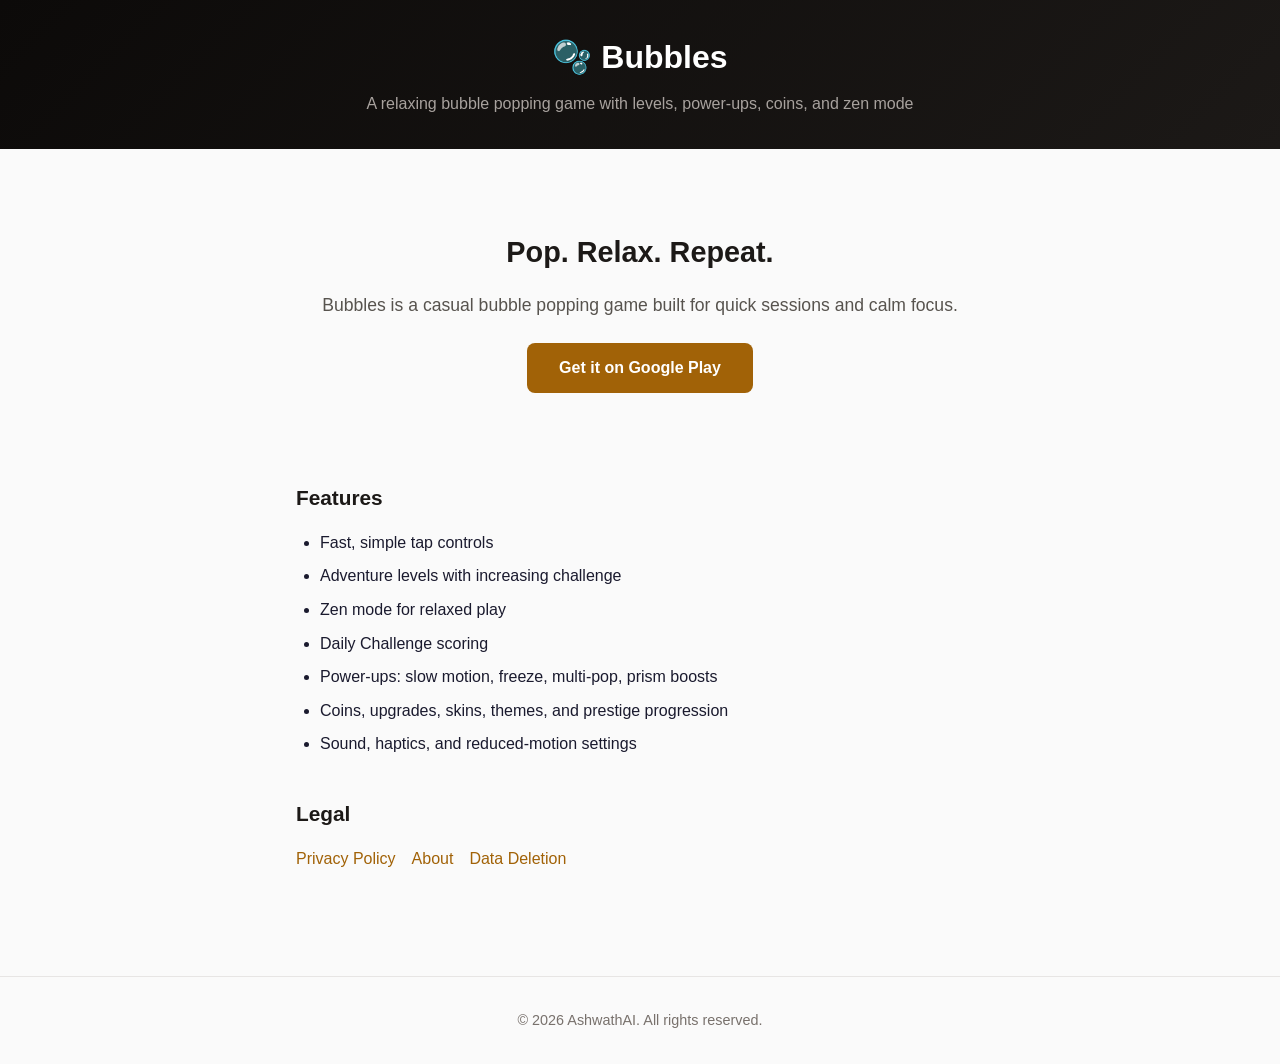
==== website/index.html @ c951eaf6 "Add repo documentation, AGENTS.md, and Play Store listing assets Move GitHub Pages website from docs" ====
<!DOCTYPE html>
<html lang="en">
<head>
  <meta charset="UTF-8">
  <meta name="viewport" content="width=device-width, initial-scale=1.0">
  <title>Bubbles - A Relaxing Bubble Popping Game</title>
  <link rel="stylesheet" href="style.css">
</head>
<body>
  <header>
    <h1>🫧 Bubbles</h1>
    <p>A relaxing bubble popping game with levels, power-ups, coins, and zen mode</p>
  </header>

  <main>
    <section class="hero">
      <h2>Pop. Relax. Repeat.</h2>
      <p>Bubbles is a casual bubble popping game built for quick sessions and calm focus.</p>
      <a href="https://play.google.com/store/apps/details?id=com.ashwathai.bubbles" class="cta">Get it on Google Play</a>
    </section>

    <section class="features">
      <h2>Features</h2>
      <ul>
        <li>Fast, simple tap controls</li>
        <li>Adventure levels with increasing challenge</li>
        <li>Zen mode for relaxed play</li>
        <li>Daily Challenge scoring</li>
        <li>Power-ups: slow motion, freeze, multi-pop, prism boosts</li>
        <li>Coins, upgrades, skins, themes, and prestige progression</li>
        <li>Sound, haptics, and reduced-motion settings</li>
      </ul>
    </section>

    <section class="links">
      <h2>Legal</h2>
      <nav>
        <a href="privacy.html">Privacy Policy</a>
        <a href="about.html">About</a>
        <a href="data-deletion.html">Data Deletion</a>
      </nav>
    </section>
  </main>

  <footer>
    <p>&copy; 2026 AshwathAI. All rights reserved.</p>
  </footer>
</body>
</html>
---- website/style.css ----
* {
  margin: 0;
  padding: 0;
  box-sizing: border-box;
}

body {
  font-family: -apple-system, BlinkMacSystemFont, 'Segoe UI', Roboto, Oxygen, Ubuntu, sans-serif;
  line-height: 1.6;
  color: #1a1a2e;
  background: #fafafa;
}

header {
  background: linear-gradient(135deg, #0C0A09, #1C1917);
  color: #fff;
  text-align: center;
  padding: 2rem 1rem;
}

header h1 {
  font-size: 2rem;
  font-weight: 700;
}

header h1 a {
  color: #fff;
  text-decoration: none;
}

header p {
  color: #a8a29e;
  margin-top: 0.5rem;
}

main {
  max-width: 720px;
  margin: 0 auto;
  padding: 2rem 1rem;
}

.hero {
  text-align: center;
  padding: 3rem 0;
}

.hero h2 {
  font-size: 1.8rem;
  margin-bottom: 1rem;
}

.hero p {
  color: #57534e;
  font-size: 1.1rem;
  margin-bottom: 1.5rem;
}

.cta {
  display: inline-block;
  background: #A16207;
  color: #fff;
  padding: 0.75rem 2rem;
  border-radius: 8px;
  text-decoration: none;
  font-weight: 600;
  transition: background 0.2s;
}

.cta:hover {
  background: #CA8A04;
}

section {
  margin-bottom: 2.5rem;
}

section h2 {
  font-size: 1.3rem;
  margin-bottom: 1rem;
  color: #1C1917;
}

ul, ol {
  padding-left: 1.5rem;
}

li {
  margin-bottom: 0.5rem;
}

.links nav {
  display: flex;
  gap: 1rem;
  flex-wrap: wrap;
}

.links nav a {
  color: #A16207;
  text-decoration: none;
  font-weight: 500;
}

.links nav a:hover {
  text-decoration: underline;
}

/* Legal pages */
.legal h1 {
  margin-bottom: 1rem;
}

.legal h2 {
  margin-top: 2rem;
  margin-bottom: 0.5rem;
}

.legal p, .legal li {
  margin-bottom: 0.75rem;
}

.legal a {
  color: #A16207;
}

.footer-nav {
  margin-top: 3rem;
  padding-top: 1.5rem;
  border-top: 1px solid #e7e5e4;
  display: flex;
  gap: 1.5rem;
  flex-wrap: wrap;
}

.footer-nav a {
  color: #A16207;
  text-decoration: none;
  font-weight: 500;
}

.footer-nav a:hover {
  text-decoration: underline;
}

footer {
  text-align: center;
  padding: 2rem 1rem;
  color: #78716c;
  font-size: 0.9rem;
  border-top: 1px solid #e7e5e4;
  margin-top: 2rem;
}

@media (max-width: 600px) {
  header h1 {
    font-size: 1.5rem;
  }
  .hero h2 {
    font-size: 1.4rem;
  }
}
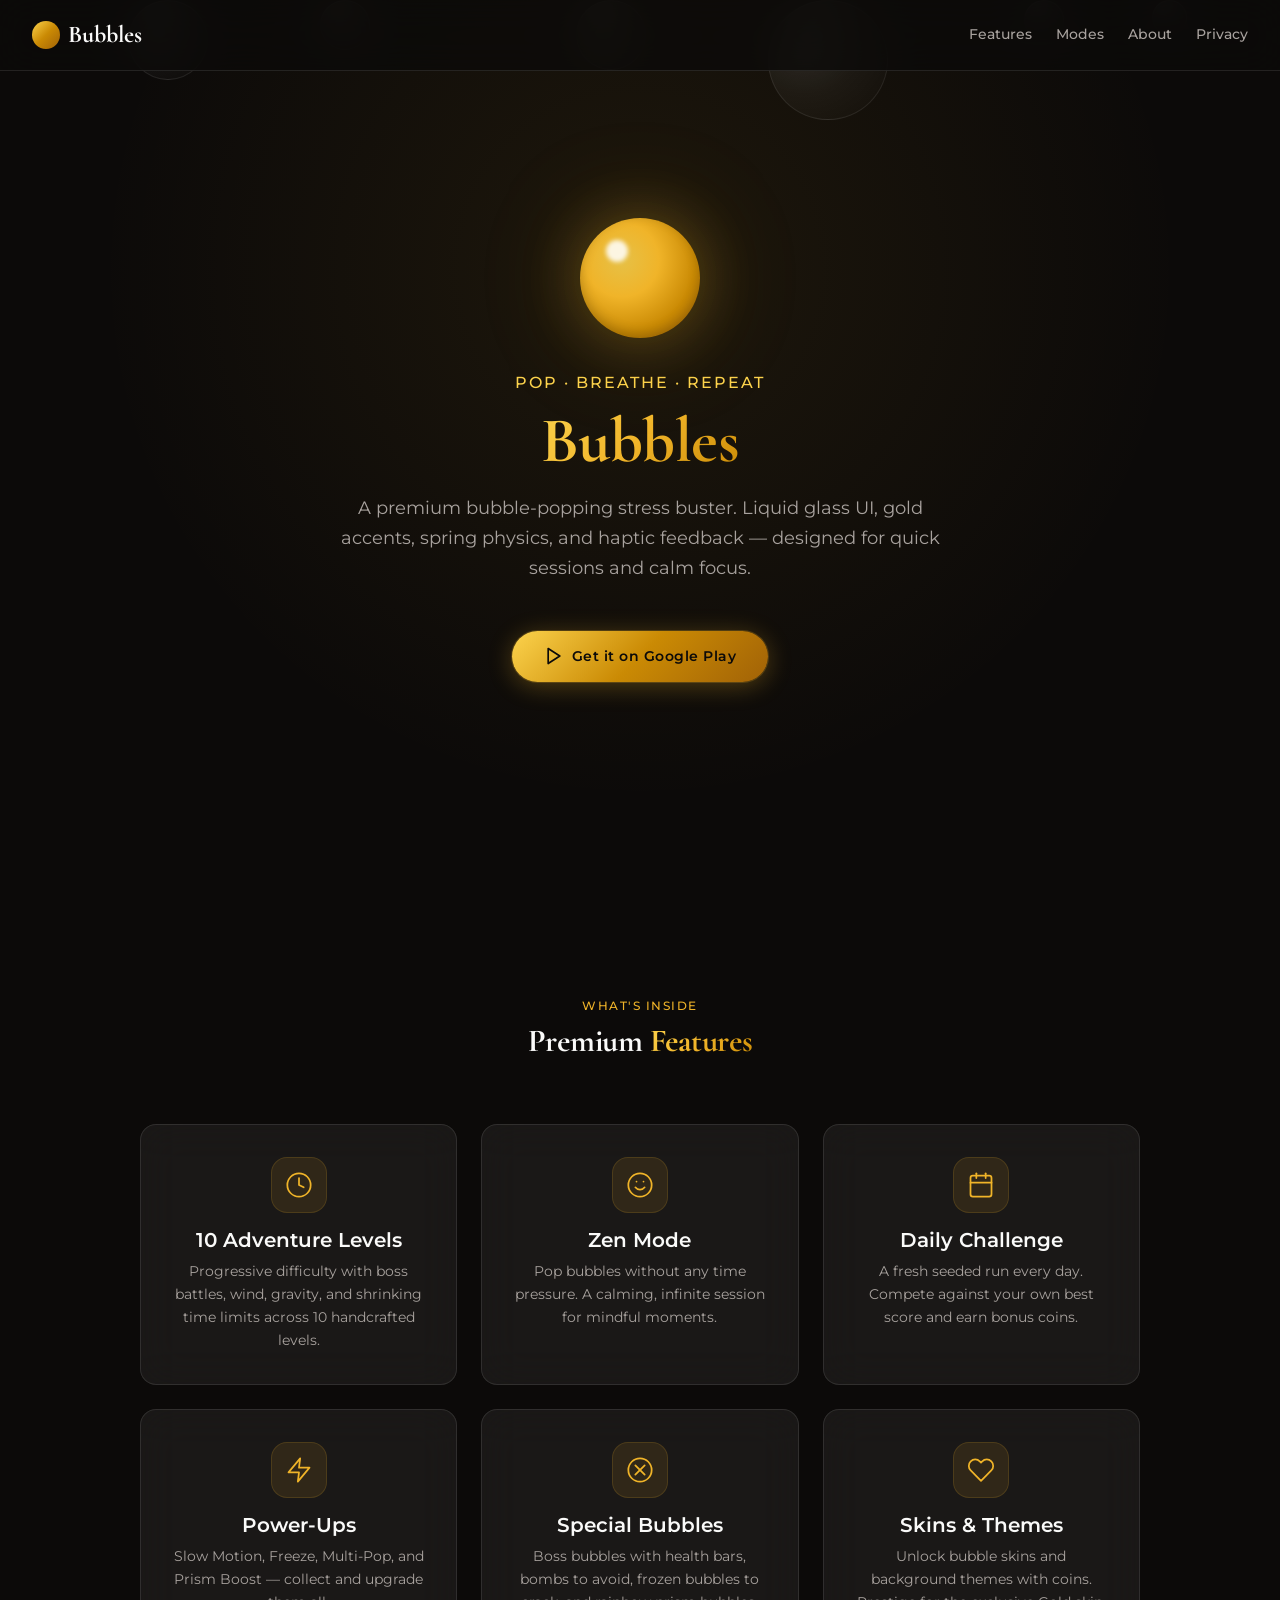
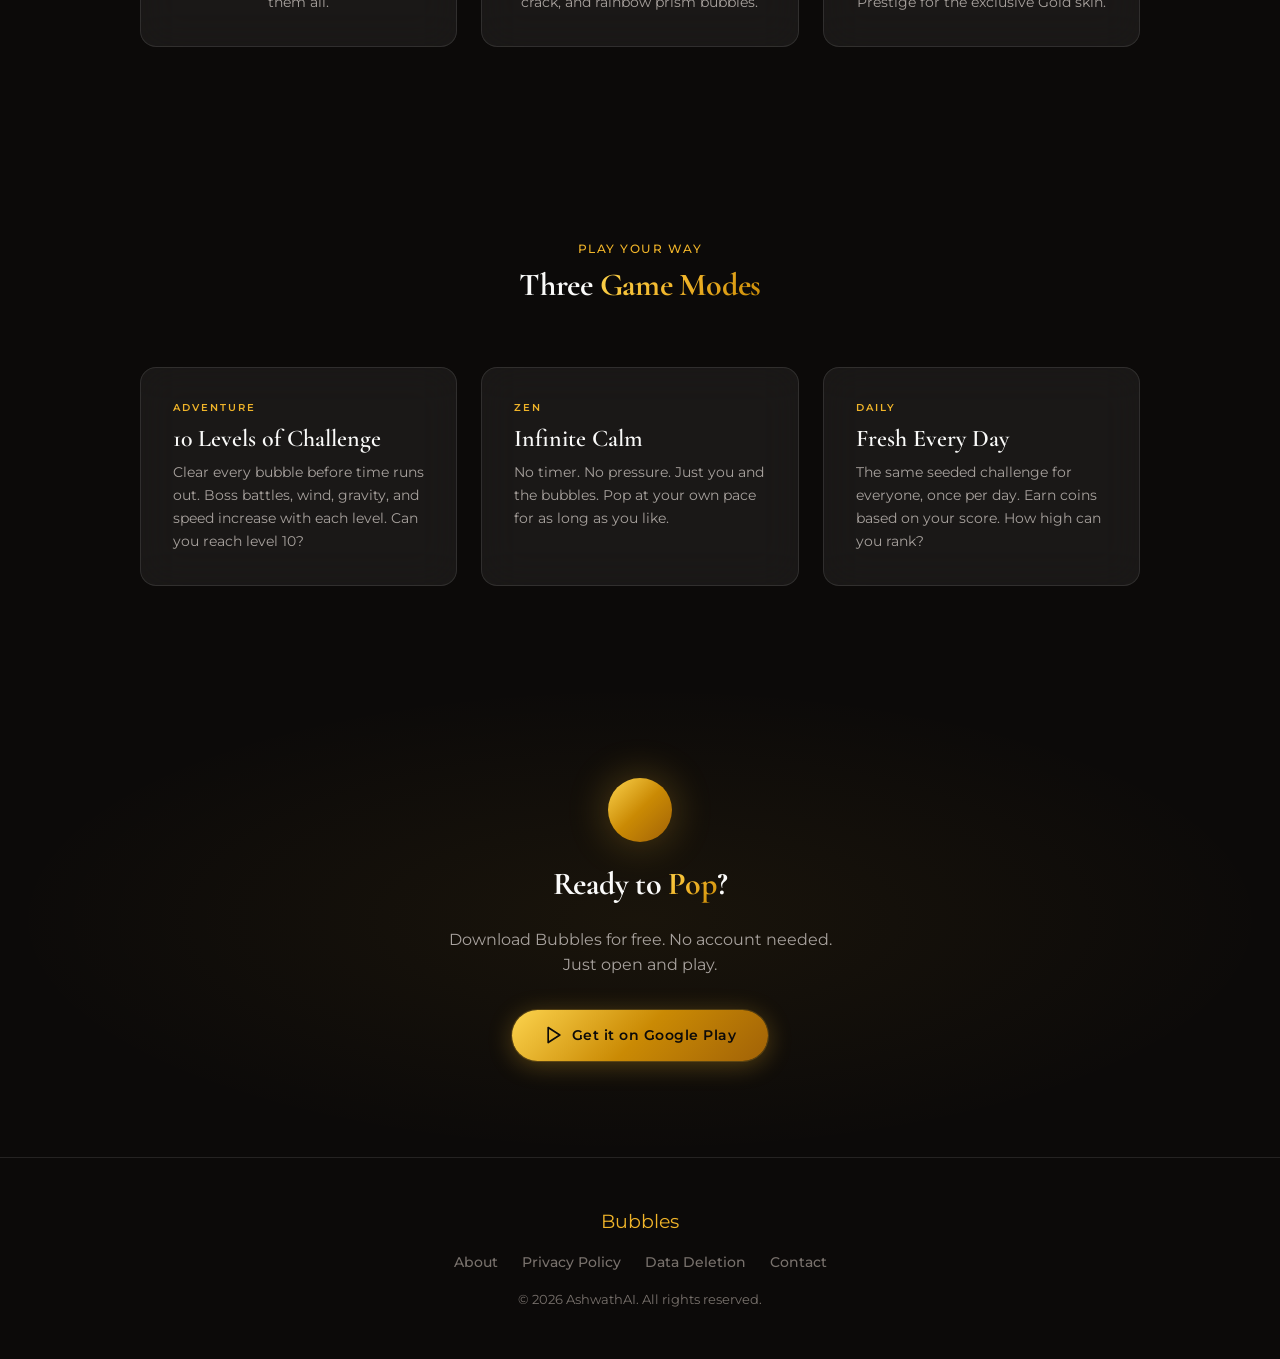
==== commit 5471db73: "LevelPlay ad system + Midnight Glass website redesign Add full Unity LevelPlay monetization (rewarde" ====
--- a/website/index.html
+++ b/website/index.html
@@ -3,47 +3,174 @@
 <head>
   <meta charset="UTF-8">
   <meta name="viewport" content="width=device-width, initial-scale=1.0">
-  <title>Bubbles - A Relaxing Bubble Popping Game</title>
+  <title>Bubbles — A Luxury Bubble Popping Game</title>
+  <meta name="description" content="Pop, breathe, repeat. A premium bubble-popping stress buster with glass UI, gold accents, and zen gameplay.">
+  <link rel="preconnect" href="https://fonts.googleapis.com">
+  <link rel="preconnect" href="https://fonts.gstatic.com" crossorigin>
+  <link href="https://fonts.googleapis.com/css2?family=Cormorant+Garamond:wght@600;700&family=Montserrat:wght@400;500;600;700&display=swap" rel="stylesheet">
   <link rel="stylesheet" href="style.css">
 </head>
 <body>
-  <header>
-    <h1>🫧 Bubbles</h1>
-    <p>A relaxing bubble popping game with levels, power-ups, coins, and zen mode</p>
+
+  <!-- Header -->
+  <header class="site-header">
+    <a href="index.html" class="logo">
+      <span class="orb"></span>
+      <span>Bubbles</span>
+    </a>
+    <nav>
+      <a href="#features">Features</a>
+      <a href="#modes">Modes</a>
+      <a href="about.html">About</a>
+      <a href="privacy.html">Privacy</a>
+    </nav>
   </header>
 
-  <main>
-    <section class="hero">
-      <h2>Pop. Relax. Repeat.</h2>
-      <p>Bubbles is a casual bubble popping game built for quick sessions and calm focus.</p>
-      <a href="https://play.google.com/store/apps/details?id=com.ashwathai.bubbles" class="cta">Get it on Google Play</a>
-    </section>
+  <!-- Hero -->
+  <section class="hero">
+    <div class="floating-bubbles">
+      <div class="floating-bubble"></div>
+      <div class="floating-bubble"></div>
+      <div class="floating-bubble"></div>
+      <div class="floating-bubble"></div>
+      <div class="floating-bubble"></div>
+      <div class="floating-bubble"></div>
+    </div>
+    <div class="hero-content">
+      <div class="orb-large"></div>
+      <p class="subtitle">Pop · Breathe · Repeat</p>
+      <h1><span class="gold-text">Bubbles</span></h1>
+      <p class="tagline">A premium bubble-popping stress buster. Liquid glass UI, gold accents, spring physics, and haptic feedback — designed for quick sessions and calm focus.</p>
+      <a href="https://play.google.com/store/apps/details?id=com.ashwathai.bubbles" class="btn btn-gold">
+        <svg width="20" height="20" viewBox="0 0 24 24" fill="none" stroke="currentColor" stroke-width="2" stroke-linecap="round" stroke-linejoin="round"><polygon points="5 3 19 12 5 21 5 3"/></svg>
+        Get it on Google Play
+      </a>
+    </div>
+  </section>
 
-    <section class="features">
-      <h2>Features</h2>
-      <ul>
-        <li>Fast, simple tap controls</li>
-        <li>Adventure levels with increasing challenge</li>
-        <li>Zen mode for relaxed play</li>
-        <li>Daily Challenge scoring</li>
-        <li>Power-ups: slow motion, freeze, multi-pop, prism boosts</li>
-        <li>Coins, upgrades, skins, themes, and prestige progression</li>
-        <li>Sound, haptics, and reduced-motion settings</li>
-      </ul>
-    </section>
+  <!-- Features -->
+  <section class="section" id="features">
+    <div class="section-inner">
+      <div class="section-header reveal">
+        <span class="label">What's Inside</span>
+        <h2>Premium <span class="gold-text">Features</span></h2>
+      </div>
+      <div class="feature-grid">
+        <div class="feature-card glass reveal reveal-delay-1">
+          <div class="feature-icon">
+            <svg viewBox="0 0 24 24"><circle cx="12" cy="12" r="10"/><polyline points="12 6 12 12 16 14"/></svg>
+          </div>
+          <h3>10 Adventure Levels</h3>
+          <p>Progressive difficulty with boss battles, wind, gravity, and shrinking time limits across 10 handcrafted levels.</p>
+        </div>
+        <div class="feature-card glass reveal reveal-delay-2">
+          <div class="feature-icon">
+            <svg viewBox="0 0 24 24"><path d="M12 2C6.48 2 2 6.48 2 12s4.48 10 10 10 10-4.48 10-10S17.52 2 12 2z"/><path d="M8 14s1.5 2 4 2 4-2 4-2"/><line x1="9" y1="9" x2="9.01" y2="9"/><line x1="15" y1="9" x2="15.01" y2="9"/></svg>
+          </div>
+          <h3>Zen Mode</h3>
+          <p>Pop bubbles without any time pressure. A calming, infinite session for mindful moments.</p>
+        </div>
+        <div class="feature-card glass reveal reveal-delay-3">
+          <div class="feature-icon">
+            <svg viewBox="0 0 24 24"><rect x="3" y="4" width="18" height="18" rx="2" ry="2"/><line x1="16" y1="2" x2="16" y2="6"/><line x1="8" y1="2" x2="8" y2="6"/><line x1="3" y1="10" x2="21" y2="10"/></svg>
+          </div>
+          <h3>Daily Challenge</h3>
+          <p>A fresh seeded run every day. Compete against your own best score and earn bonus coins.</p>
+        </div>
+        <div class="feature-card glass reveal reveal-delay-1">
+          <div class="feature-icon">
+            <svg viewBox="0 0 24 24"><polygon points="13 2 3 14 12 14 11 22 21 10 12 10 13 2"/></svg>
+          </div>
+          <h3>Power-Ups</h3>
+          <p>Slow Motion, Freeze, Multi-Pop, and Prism Boost — collect and upgrade them all.</p>
+        </div>
+        <div class="feature-card glass reveal reveal-delay-2">
+          <div class="feature-icon">
+            <svg viewBox="0 0 24 24"><circle cx="12" cy="12" r="10"/><path d="M16 8l-8 8"/><path d="M8 8l8 8"/></svg>
+          </div>
+          <h3>Special Bubbles</h3>
+          <p>Boss bubbles with health bars, bombs to avoid, frozen bubbles to crack, and rainbow prism bubbles.</p>
+        </div>
+        <div class="feature-card glass reveal reveal-delay-3">
+          <div class="feature-icon">
+            <svg viewBox="0 0 24 24"><path d="M20.84 4.61a5.5 5.5 0 0 0-7.78 0L12 5.67l-1.06-1.06a5.5 5.5 0 0 0-7.78 7.78l1.06 1.06L12 21.23l7.78-7.78 1.06-1.06a5.5 5.5 0 0 0 0-7.78z"/></svg>
+          </div>
+          <h3>Skins & Themes</h3>
+          <p>Unlock bubble skins and background themes with coins. Prestige for the exclusive Gold skin.</p>
+        </div>
+      </div>
+    </div>
+  </section>
 
-    <section class="links">
-      <h2>Legal</h2>
-      <nav>
+  <!-- Game Modes -->
+  <section class="section" id="modes">
+    <div class="section-inner">
+      <div class="section-header reveal">
+        <span class="label">Play Your Way</span>
+        <h2>Three <span class="gold-text">Game Modes</span></h2>
+      </div>
+      <div class="modes-grid">
+        <div class="mode-card glass reveal reveal-delay-1">
+          <div class="mode-label">Adventure</div>
+          <h3>10 Levels of Challenge</h3>
+          <p>Clear every bubble before time runs out. Boss battles, wind, gravity, and speed increase with each level. Can you reach level 10?</p>
+        </div>
+        <div class="mode-card glass reveal reveal-delay-2">
+          <div class="mode-label">Zen</div>
+          <h3>Infinite Calm</h3>
+          <p>No timer. No pressure. Just you and the bubbles. Pop at your own pace for as long as you like.</p>
+        </div>
+        <div class="mode-card glass reveal reveal-delay-3">
+          <div class="mode-label">Daily</div>
+          <h3>Fresh Every Day</h3>
+          <p>The same seeded challenge for everyone, once per day. Earn coins based on your score. How high can you rank?</p>
+        </div>
+      </div>
+    </div>
+  </section>
+
+  <!-- CTA -->
+  <section class="cta-section">
+    <div class="section-inner reveal">
+      <div class="orb-small"></div>
+      <h2>Ready to <span class="gold-text">Pop</span>?</h2>
+      <p style="margin: 0 auto var(--space-xl); max-width: 420px;">Download Bubbles for free. No account needed. Just open and play.</p>
+      <a href="https://play.google.com/store/apps/details?id=com.ashwathai.bubbles" class="btn btn-gold">
+        <svg width="20" height="20" viewBox="0 0 24 24" fill="none" stroke="currentColor" stroke-width="2" stroke-linecap="round" stroke-linejoin="round"><polygon points="5 3 19 12 5 21 5 3"/></svg>
+        Get it on Google Play
+      </a>
+    </div>
+  </section>
+
+  <!-- Footer -->
+  <footer class="site-footer">
+    <div class="footer-inner">
+      <a href="index.html" class="logo" style="font-size: 1.2rem;">
+        <span class="orb" style="width: 20px; height: 20px;"></span>
+        <span>Bubbles</span>
+      </a>
+      <div class="footer-links">
+        <a href="about.html">About</a>
         <a href="privacy.html">Privacy Policy</a>
-        <a href="about.html">About</a>
         <a href="data-deletion.html">Data Deletion</a>
-      </nav>
-    </section>
-  </main>
+        <a href="mailto:ashwathai.dev@gmail.com">Contact</a>
+      </div>
+      <p class="footer-copy">&copy; 2026 AshwathAI. All rights reserved.</p>
+    </div>
+  </footer>
 
-  <footer>
-    <p>&copy; 2026 AshwathAI. All rights reserved.</p>
-  </footer>
+  <!-- Scroll Reveal Script -->
+  <script>
+    const observer = new IntersectionObserver((entries) => {
+      entries.forEach(entry => {
+        if (entry.isIntersecting) {
+          entry.target.classList.add('visible');
+        }
+      });
+    }, { threshold: 0.1, rootMargin: '0px 0px -40px 0px' });
+
+    document.querySelectorAll('.reveal').forEach(el => observer.observe(el));
+  </script>
+
 </body>
 </html>
--- a/website/style.css
+++ b/website/style.css
@@ -1,160 +1,849 @@
-* {
+/* ═══════════════════════════════════════════════════════
+   Bubbles — "Midnight Glass" Design System
+   Matches the app's luxury aesthetic exactly.
+   ═══════════════════════════════════════════════════════ */
+
+/* ── Design Tokens ── */
+:root {
+  /* Ink (Dark) */
+  --ink-950: #0C0A09;
+  --ink-900: #1C1917;
+  --ink-800: #292524;
+  --ink-700: #44403C;
+  --ink-600: #57534E;
+
+  /* Gold */
+  --gold-600: #A16207;
+  --gold-500: #CA8A04;
+  --gold-400: #F0B429;
+  --gold-300: #FCD34D;
+
+  /* Paper (Light) */
+  --paper-50: #FAFAF9;
+  --paper-100: #F5F5F4;
+  --paper-200: #E7E5E4;
+
+  /* Glass */
+  --glass-fill: rgba(255, 255, 255, 0.06);
+  --glass-fill-hover: rgba(255, 255, 255, 0.10);
+  --glass-border: rgba(255, 255, 255, 0.10);
+  --glass-border-hover: rgba(255, 255, 255, 0.18);
+  --glass-highlight: rgba(255, 255, 255, 0.08);
+
+  /* Text */
+  --text-primary: #FAFAF9;
+  --text-secondary: #A8A29E;
+  --text-muted: #78716C;
+
+  /* Semantic */
+  --destructive: #DC2626;
+  --success: #16A34A;
+
+  /* Gradients */
+  --gold-gradient: linear-gradient(135deg, var(--gold-300), var(--gold-500), var(--gold-600));
+  --gold-gradient-text: linear-gradient(135deg, var(--gold-300), var(--gold-400), var(--gold-500));
+  --bg-gradient: linear-gradient(180deg, var(--ink-950) 0%, var(--ink-900) 50%, var(--ink-950) 100%);
+  --hero-gradient: radial-gradient(ellipse at 50% 30%, rgba(240, 180, 41, 0.08) 0%, transparent 60%);
+
+  /* Spacing */
+  --space-xs: 4px;
+  --space-sm: 8px;
+  --space-md: 16px;
+  --space-lg: 24px;
+  --space-xl: 32px;
+  --space-2xl: 48px;
+  --space-3xl: 64px;
+  --space-4xl: 96px;
+
+  /* Radius */
+  --radius-sm: 8px;
+  --radius-md: 16px;
+  --radius-lg: 24px;
+  --radius-xl: 32px;
+  --radius-pill: 999px;
+
+  /* Typography */
+  --font-display: 'Cormorant Garamond', 'Georgia', serif;
+  --font-body: 'Montserrat', -apple-system, BlinkMacSystemFont, 'Segoe UI', sans-serif;
+
+  /* Transitions */
+  --ease-out: cubic-bezier(0.16, 1, 0.3, 1);
+  --ease-spring: cubic-bezier(0.34, 1.56, 0.64, 1);
+  --duration-fast: 150ms;
+  --duration-normal: 300ms;
+  --duration-slow: 500ms;
+}
+
+/* ── Reset & Base ── */
+*, *::before, *::after {
   margin: 0;
   padding: 0;
   box-sizing: border-box;
 }
 
+html {
+  scroll-behavior: smooth;
+  -webkit-font-smoothing: antialiased;
+  -moz-osx-font-smoothing: grayscale;
+}
+
 body {
-  font-family: -apple-system, BlinkMacSystemFont, 'Segoe UI', Roboto, Oxygen, Ubuntu, sans-serif;
+  font-family: var(--font-body);
+  font-weight: 400;
+  font-size: 16px;
   line-height: 1.6;
-  color: #1a1a2e;
-  background: #fafafa;
-}
-
-header {
-  background: linear-gradient(135deg, #0C0A09, #1C1917);
-  color: #fff;
+  color: var(--text-primary);
+  background: var(--ink-950);
+  min-height: 100vh;
+  overflow-x: hidden;
+}
+
+a {
+  color: var(--gold-400);
+  text-decoration: none;
+  transition: color var(--duration-fast) var(--ease-out);
+}
+
+a:hover {
+  color: var(--gold-300);
+}
+
+img {
+  max-width: 100%;
+  height: auto;
+}
+
+/* ── Typography ── */
+h1, h2, h3, h4 {
+  font-family: var(--font-display);
+  font-weight: 700;
+  line-height: 1.15;
+  color: var(--text-primary);
+}
+
+h1 {
+  font-size: clamp(2.5rem, 6vw, 4rem);
+  letter-spacing: -0.5px;
+}
+
+h2 {
+  font-size: clamp(1.5rem, 3vw, 2rem);
+  letter-spacing: -0.25px;
+  margin-bottom: var(--space-lg);
+}
+
+h3 {
+  font-size: 1.25rem;
+  font-family: var(--font-body);
+  font-weight: 600;
+  margin-bottom: var(--space-sm);
+}
+
+p {
+  color: var(--text-secondary);
+  max-width: 65ch;
+}
+
+.label {
+  font-family: var(--font-body);
+  font-size: 0.75rem;
+  font-weight: 500;
+  letter-spacing: 1.5px;
+  text-transform: uppercase;
+  color: var(--gold-400);
+}
+
+/* ── Gold Gradient Text ── */
+.gold-text {
+  background: var(--gold-gradient-text);
+  -webkit-background-clip: text;
+  -webkit-text-fill-color: transparent;
+  background-clip: text;
+}
+
+/* ── Glass Card ── */
+.glass {
+  background: var(--glass-fill);
+  backdrop-filter: blur(20px);
+  -webkit-backdrop-filter: blur(20px);
+  border: 1px solid var(--glass-border);
+  border-radius: var(--radius-md);
+  transition: all var(--duration-normal) var(--ease-out);
+}
+
+.glass:hover {
+  background: var(--glass-fill-hover);
+  border-color: var(--glass-border-hover);
+}
+
+.glass-strong {
+  background: rgba(255, 255, 255, 0.08);
+  backdrop-filter: blur(30px);
+  -webkit-backdrop-filter: blur(30px);
+  border: 1px solid rgba(255, 255, 255, 0.12);
+  border-radius: var(--radius-lg);
+}
+
+/* ── Buttons ── */
+.btn {
+  display: inline-flex;
+  align-items: center;
+  justify-content: center;
+  gap: var(--space-sm);
+  padding: 14px 32px;
+  border: none;
+  border-radius: var(--radius-pill);
+  font-family: var(--font-body);
+  font-size: 0.9rem;
+  font-weight: 600;
+  letter-spacing: 0.5px;
+  cursor: pointer;
+  transition: all var(--duration-normal) var(--ease-spring);
+  text-decoration: none;
+  position: relative;
+  overflow: hidden;
+}
+
+.btn::before {
+  content: '';
+  position: absolute;
+  inset: 0;
+  background: linear-gradient(135deg, rgba(255,255,255,0.2) 0%, transparent 50%);
+  opacity: 0;
+  transition: opacity var(--duration-fast);
+}
+
+.btn:hover::before {
+  opacity: 1;
+}
+
+.btn-gold {
+  background: var(--gold-gradient);
+  color: var(--ink-950);
+  box-shadow: 0 4px 24px rgba(240, 180, 41, 0.3), 0 0 0 1px rgba(240, 180, 41, 0.2);
+}
+
+.btn-gold:hover {
+  transform: translateY(-2px) scale(1.02);
+  box-shadow: 0 8px 32px rgba(240, 180, 41, 0.4), 0 0 0 1px rgba(240, 180, 41, 0.3);
+}
+
+.btn-gold:active {
+  transform: translateY(0) scale(0.98);
+}
+
+.btn-glass {
+  background: var(--glass-fill);
+  color: var(--text-primary);
+  border: 1px solid var(--glass-border);
+  backdrop-filter: blur(10px);
+}
+
+.btn-glass:hover {
+  background: var(--glass-fill-hover);
+  border-color: var(--glass-border-hover);
+  transform: translateY(-1px);
+}
+
+/* ── Header / Nav ── */
+.site-header {
+  position: fixed;
+  top: 0;
+  left: 0;
+  right: 0;
+  z-index: 100;
+  padding: var(--space-md) var(--space-xl);
+  display: flex;
+  align-items: center;
+  justify-content: space-between;
+  background: rgba(12, 10, 9, 0.8);
+  backdrop-filter: blur(20px);
+  -webkit-backdrop-filter: blur(20px);
+  border-bottom: 1px solid var(--glass-border);
+  transition: all var(--duration-normal);
+}
+
+.site-header .logo {
+  font-family: var(--font-display);
+  font-size: 1.5rem;
+  font-weight: 700;
+  color: var(--text-primary);
+  text-decoration: none;
+  display: flex;
+  align-items: center;
+  gap: var(--space-sm);
+}
+
+.site-header .logo .orb {
+  width: 28px;
+  height: 28px;
+  border-radius: 50%;
+  background: var(--gold-gradient);
+  animation: breathe 3s ease-in-out infinite;
+}
+
+.site-header nav {
+  display: flex;
+  gap: var(--space-lg);
+  align-items: center;
+}
+
+.site-header nav a {
+  font-size: 0.85rem;
+  font-weight: 500;
+  color: var(--text-secondary);
+  transition: color var(--duration-fast);
+}
+
+.site-header nav a:hover {
+  color: var(--gold-400);
+}
+
+/* ── Hero Section ── */
+.hero {
+  min-height: 100vh;
+  display: flex;
+  flex-direction: column;
+  align-items: center;
+  justify-content: center;
   text-align: center;
-  padding: 2rem 1rem;
-}
-
-header h1 {
-  font-size: 2rem;
-  font-weight: 700;
-}
-
-header h1 a {
-  color: #fff;
-  text-decoration: none;
-}
-
-header p {
-  color: #a8a29e;
-  margin-top: 0.5rem;
-}
-
-main {
+  padding: var(--space-4xl) var(--space-xl);
+  position: relative;
+  overflow: hidden;
+}
+
+.hero::before {
+  content: '';
+  position: absolute;
+  inset: 0;
+  background: var(--hero-gradient);
+  pointer-events: none;
+}
+
+.hero-content {
+  position: relative;
+  z-index: 2;
+  max-width: 640px;
+}
+
+/* Breathing Orb */
+.orb-large {
+  width: 120px;
+  height: 120px;
+  margin: 0 auto var(--space-xl);
+  border-radius: 50%;
+  background: radial-gradient(circle at 35% 35%,
+    rgba(252, 211, 77, 0.9),
+    var(--gold-400),
+    var(--gold-500),
+    var(--gold-600)
+  );
+  box-shadow:
+    0 0 60px rgba(240, 180, 41, 0.3),
+    0 0 120px rgba(240, 180, 41, 0.15),
+    inset 0 -4px 12px rgba(0, 0, 0, 0.2);
+  animation: breathe 3s ease-in-out infinite;
+  position: relative;
+}
+
+.orb-large::after {
+  content: '';
+  position: absolute;
+  top: 18%;
+  left: 22%;
+  width: 22px;
+  height: 22px;
+  border-radius: 50%;
+  background: rgba(255, 255, 255, 0.85);
+  filter: blur(2px);
+}
+
+@keyframes breathe {
+  0%, 100% {
+    transform: scale(0.94);
+    box-shadow: 0 0 40px rgba(240, 180, 41, 0.25), 0 0 80px rgba(240, 180, 41, 0.1);
+  }
+  50% {
+    transform: scale(1.06);
+    box-shadow: 0 0 80px rgba(240, 180, 41, 0.4), 0 0 160px rgba(240, 180, 41, 0.2);
+  }
+}
+
+.hero h1 {
+  margin-bottom: var(--space-md);
+}
+
+.hero .subtitle {
+  font-size: 1rem;
+  font-weight: 500;
+  letter-spacing: 2px;
+  color: var(--gold-300);
+  text-transform: uppercase;
+  margin-bottom: var(--space-sm);
+}
+
+.hero .tagline {
+  font-size: 1.1rem;
+  color: var(--text-secondary);
+  margin-bottom: var(--space-2xl);
+  line-height: 1.7;
+}
+
+/* Floating Bubbles (decorative) */
+.floating-bubbles {
+  position: absolute;
+  inset: 0;
+  pointer-events: none;
+  overflow: hidden;
+}
+
+.floating-bubble {
+  position: absolute;
+  border-radius: 50%;
+  background: radial-gradient(circle at 30% 30%,
+    rgba(255, 255, 255, 0.12),
+    rgba(255, 255, 255, 0.04),
+    transparent
+  );
+  border: 1px solid rgba(255, 255, 255, 0.08);
+  animation: float linear infinite;
+}
+
+.floating-bubble:nth-child(1) { width: 80px; height: 80px; left: 10%; animation-duration: 18s; animation-delay: 0s; }
+.floating-bubble:nth-child(2) { width: 50px; height: 50px; left: 25%; animation-duration: 22s; animation-delay: -4s; }
+.floating-bubble:nth-child(3) { width: 120px; height: 120px; left: 60%; animation-duration: 25s; animation-delay: -8s; }
+.floating-bubble:nth-child(4) { width: 40px; height: 40px; left: 80%; animation-duration: 15s; animation-delay: -2s; }
+.floating-bubble:nth-child(5) { width: 70px; height: 70px; left: 45%; animation-duration: 20s; animation-delay: -6s; }
+.floating-bubble:nth-child(6) { width: 35px; height: 35px; left: 90%; animation-duration: 17s; animation-delay: -10s; }
+
+@keyframes float {
+  0% {
+    transform: translateY(100vh) rotate(0deg);
+    opacity: 0;
+  }
+  10% {
+    opacity: 0.6;
+  }
+  90% {
+    opacity: 0.6;
+  }
+  100% {
+    transform: translateY(-100px) rotate(360deg);
+    opacity: 0;
+  }
+}
+
+/* ── Sections ── */
+.section {
+  padding: var(--space-4xl) var(--space-xl);
+  position: relative;
+}
+
+.section-inner {
+  max-width: 1000px;
+  margin: 0 auto;
+}
+
+.section-header {
+  text-align: center;
+  margin-bottom: var(--space-3xl);
+}
+
+.section-header .label {
+  margin-bottom: var(--space-sm);
+  display: block;
+}
+
+/* ── Feature Grid ── */
+.feature-grid {
+  display: grid;
+  grid-template-columns: repeat(auto-fit, minmax(280px, 1fr));
+  gap: var(--space-lg);
+}
+
+.feature-card {
+  padding: var(--space-xl);
+  text-align: center;
+  transition: all var(--duration-normal) var(--ease-spring);
+}
+
+.feature-card:hover {
+  transform: translateY(-4px);
+  border-color: rgba(240, 180, 41, 0.2);
+  box-shadow: 0 8px 40px rgba(0, 0, 0, 0.3), 0 0 0 1px rgba(240, 180, 41, 0.1);
+}
+
+.feature-icon {
+  width: 56px;
+  height: 56px;
+  margin: 0 auto var(--space-md);
+  border-radius: var(--radius-md);
+  background: rgba(240, 180, 41, 0.1);
+  border: 1px solid rgba(240, 180, 41, 0.15);
+  display: flex;
+  align-items: center;
+  justify-content: center;
+  font-size: 1.5rem;
+  transition: all var(--duration-normal) var(--ease-spring);
+}
+
+.feature-card:hover .feature-icon {
+  background: rgba(240, 180, 41, 0.15);
+  transform: scale(1.1);
+}
+
+.feature-icon svg {
+  width: 28px;
+  height: 28px;
+  stroke: var(--gold-400);
+  fill: none;
+  stroke-width: 1.5;
+  stroke-linecap: round;
+  stroke-linejoin: round;
+}
+
+.feature-card h3 {
+  color: var(--text-primary);
+  margin-bottom: var(--space-sm);
+}
+
+.feature-card p {
+  font-size: 0.9rem;
+  color: var(--text-secondary);
+  line-height: 1.6;
+}
+
+/* ── Game Modes Section ── */
+.modes-grid {
+  display: grid;
+  grid-template-columns: repeat(auto-fit, minmax(260px, 1fr));
+  gap: var(--space-lg);
+}
+
+.mode-card {
+  padding: var(--space-xl);
+  position: relative;
+  overflow: hidden;
+  transition: all var(--duration-normal) var(--ease-spring);
+}
+
+.mode-card::before {
+  content: '';
+  position: absolute;
+  top: 0;
+  left: 0;
+  right: 0;
+  height: 3px;
+  background: var(--gold-gradient);
+  opacity: 0;
+  transition: opacity var(--duration-normal);
+}
+
+.mode-card:hover::before {
+  opacity: 1;
+}
+
+.mode-card:hover {
+  transform: translateY(-4px);
+}
+
+.mode-label {
+  font-size: 0.65rem;
+  font-weight: 600;
+  letter-spacing: 2px;
+  text-transform: uppercase;
+  color: var(--gold-400);
+  margin-bottom: var(--space-sm);
+}
+
+.mode-card h3 {
+  font-family: var(--font-display);
+  font-size: 1.5rem;
+  margin-bottom: var(--space-sm);
+}
+
+.mode-card p {
+  font-size: 0.9rem;
+}
+
+/* ── CTA Section ── */
+.cta-section {
+  text-align: center;
+  padding: var(--space-4xl) var(--space-xl);
+  position: relative;
+}
+
+.cta-section::before {
+  content: '';
+  position: absolute;
+  inset: 0;
+  background: radial-gradient(ellipse at center, rgba(240, 180, 41, 0.06) 0%, transparent 70%);
+  pointer-events: none;
+}
+
+.cta-section .orb-small {
+  width: 64px;
+  height: 64px;
+  margin: 0 auto var(--space-lg);
+  border-radius: 50%;
+  background: var(--gold-gradient);
+  animation: breathe 3s ease-in-out infinite;
+  box-shadow: 0 0 40px rgba(240, 180, 41, 0.3);
+}
+
+/* ── Footer ── */
+.site-footer {
+  padding: var(--space-2xl) var(--space-xl);
+  border-top: 1px solid var(--glass-border);
+  text-align: center;
+}
+
+.footer-inner {
+  max-width: 1000px;
+  margin: 0 auto;
+  display: flex;
+  flex-direction: column;
+  align-items: center;
+  gap: var(--space-md);
+}
+
+.footer-links {
+  display: flex;
+  gap: var(--space-lg);
+  flex-wrap: wrap;
+  justify-content: center;
+}
+
+.footer-links a {
+  font-size: 0.85rem;
+  font-weight: 500;
+  color: var(--text-muted);
+  transition: color var(--duration-fast);
+}
+
+.footer-links a:hover {
+  color: var(--gold-400);
+}
+
+.footer-copy {
+  font-size: 0.8rem;
+  color: var(--text-muted);
+}
+
+/* ── Legal Pages ── */
+.legal-page {
   max-width: 720px;
   margin: 0 auto;
-  padding: 2rem 1rem;
-}
-
-.hero {
-  text-align: center;
-  padding: 3rem 0;
-}
-
-.hero h2 {
-  font-size: 1.8rem;
-  margin-bottom: 1rem;
-}
-
-.hero p {
-  color: #57534e;
+  padding: calc(80px + var(--space-3xl)) var(--space-xl) var(--space-3xl);
+}
+
+.legal-page h1 {
+  margin-bottom: var(--space-lg);
+}
+
+.legal-page h2 {
+  font-family: var(--font-body);
+  font-size: 1.25rem;
+  font-weight: 600;
+  margin-top: var(--space-2xl);
+  margin-bottom: var(--space-md);
+  color: var(--gold-400);
+}
+
+.legal-page p,
+.legal-page li {
+  color: var(--text-secondary);
+  margin-bottom: var(--space-md);
+  line-height: 1.7;
+}
+
+.legal-page ul,
+.legal-page ol {
+  padding-left: var(--space-lg);
+}
+
+.legal-page li {
+  margin-bottom: var(--space-sm);
+}
+
+.legal-page strong {
+  color: var(--text-primary);
+  font-weight: 600;
+}
+
+.legal-page a {
+  color: var(--gold-400);
+  text-decoration: underline;
+  text-underline-offset: 2px;
+}
+
+.legal-page a:hover {
+  color: var(--gold-300);
+}
+
+.legal-card {
+  padding: var(--space-xl);
+  margin-bottom: var(--space-lg);
+}
+
+.legal-card h3 {
+  font-family: var(--font-display);
   font-size: 1.1rem;
-  margin-bottom: 1.5rem;
-}
-
-.cta {
-  display: inline-block;
-  background: #A16207;
-  color: #fff;
-  padding: 0.75rem 2rem;
-  border-radius: 8px;
-  text-decoration: none;
-  font-weight: 600;
-  transition: background 0.2s;
-}
-
-.cta:hover {
-  background: #CA8A04;
-}
-
-section {
-  margin-bottom: 2.5rem;
-}
-
-section h2 {
-  font-size: 1.3rem;
-  margin-bottom: 1rem;
-  color: #1C1917;
-}
-
-ul, ol {
-  padding-left: 1.5rem;
-}
-
-li {
-  margin-bottom: 0.5rem;
-}
-
-.links nav {
+  color: var(--gold-400);
+  margin-bottom: var(--space-sm);
+}
+
+.legal-nav {
+  margin-top: var(--space-3xl);
+  padding-top: var(--space-lg);
+  border-top: 1px solid var(--glass-border);
   display: flex;
-  gap: 1rem;
+  gap: var(--space-lg);
   flex-wrap: wrap;
 }
 
-.links nav a {
-  color: #A16207;
-  text-decoration: none;
+.legal-nav a {
+  font-size: 0.85rem;
   font-weight: 500;
-}
-
-.links nav a:hover {
-  text-decoration: underline;
-}
-
-/* Legal pages */
-.legal h1 {
-  margin-bottom: 1rem;
-}
-
-.legal h2 {
-  margin-top: 2rem;
-  margin-bottom: 0.5rem;
-}
-
-.legal p, .legal li {
-  margin-bottom: 0.75rem;
-}
-
-.legal a {
-  color: #A16207;
-}
-
-.footer-nav {
-  margin-top: 3rem;
-  padding-top: 1.5rem;
-  border-top: 1px solid #e7e5e4;
+  color: var(--text-muted);
+}
+
+/* ── Scroll Reveal Animation ── */
+.reveal {
+  opacity: 0;
+  transform: translateY(24px);
+  transition: opacity 0.6s var(--ease-out), transform 0.6s var(--ease-out);
+}
+
+.reveal.visible {
+  opacity: 1;
+  transform: translateY(0);
+}
+
+.reveal-delay-1 { transition-delay: 0.1s; }
+.reveal-delay-2 { transition-delay: 0.2s; }
+.reveal-delay-3 { transition-delay: 0.3s; }
+.reveal-delay-4 { transition-delay: 0.4s; }
+
+/* ── Step List (Data Deletion) ── */
+.step-list {
+  list-style: none;
+  padding: 0;
+  counter-reset: steps;
+}
+
+.step-list li {
+  counter-increment: steps;
+  padding: var(--space-md) var(--space-md) var(--space-md) 56px;
+  position: relative;
+  margin-bottom: var(--space-md);
+  border-radius: var(--radius-sm);
+  background: var(--glass-fill);
+  border: 1px solid var(--glass-border);
+}
+
+.step-list li::before {
+  content: counter(steps);
+  position: absolute;
+  left: var(--space-md);
+  top: var(--space-md);
+  width: 28px;
+  height: 28px;
+  border-radius: 50%;
+  background: var(--gold-gradient);
+  color: var(--ink-950);
+  font-size: 0.8rem;
+  font-weight: 700;
   display: flex;
-  gap: 1.5rem;
-  flex-wrap: wrap;
-}
-
-.footer-nav a {
-  color: #A16207;
-  text-decoration: none;
-  font-weight: 500;
-}
-
-.footer-nav a:hover {
-  text-decoration: underline;
-}
-
-footer {
-  text-align: center;
-  padding: 2rem 1rem;
-  color: #78716c;
+  align-items: center;
+  justify-content: center;
+}
+
+/* ── Warning Callout ── */
+.callout {
+  padding: var(--space-md) var(--space-lg);
+  border-radius: var(--radius-sm);
+  border-left: 3px solid var(--gold-400);
+  background: rgba(240, 180, 41, 0.06);
+  margin: var(--space-lg) 0;
+}
+
+.callout p {
+  color: var(--text-secondary);
   font-size: 0.9rem;
-  border-top: 1px solid #e7e5e4;
-  margin-top: 2rem;
-}
-
-@media (max-width: 600px) {
-  header h1 {
-    font-size: 1.5rem;
-  }
-  .hero h2 {
-    font-size: 1.4rem;
-  }
-}
+}
+
+/* ── Responsive ── */
+@media (max-width: 768px) {
+  .site-header {
+    padding: var(--space-md);
+  }
+
+  .site-header nav {
+    gap: var(--space-md);
+  }
+
+  .site-header nav a {
+    font-size: 0.8rem;
+  }
+
+  .hero {
+    padding: var(--space-3xl) var(--space-md);
+    min-height: 90vh;
+  }
+
+  .orb-large {
+    width: 80px;
+    height: 80px;
+  }
+
+  .section {
+    padding: var(--space-3xl) var(--space-md);
+  }
+
+  .feature-grid {
+    grid-template-columns: 1fr;
+  }
+
+  .modes-grid {
+    grid-template-columns: 1fr;
+  }
+
+  .btn {
+    padding: 12px 24px;
+    font-size: 0.85rem;
+  }
+}
+
+@media (max-width: 480px) {
+  .site-header .logo span {
+    display: none;
+  }
+
+  .hero h1 {
+    font-size: 2.2rem;
+  }
+
+  .hero .subtitle {
+    font-size: 0.8rem;
+    letter-spacing: 1.5px;
+  }
+}
+
+/* ── Prefers Reduced Motion ── */
+@media (prefers-reduced-motion: reduce) {
+  *, *::before, *::after {
+    animation-duration: 0.01ms !important;
+    animation-iteration-count: 1 !important;
+    transition-duration: 0.01ms !important;
+  }
+
+  .reveal {
+    opacity: 1;
+    transform: none;
+  }
+
+  .floating-bubble {
+    display: none;
+  }
+}
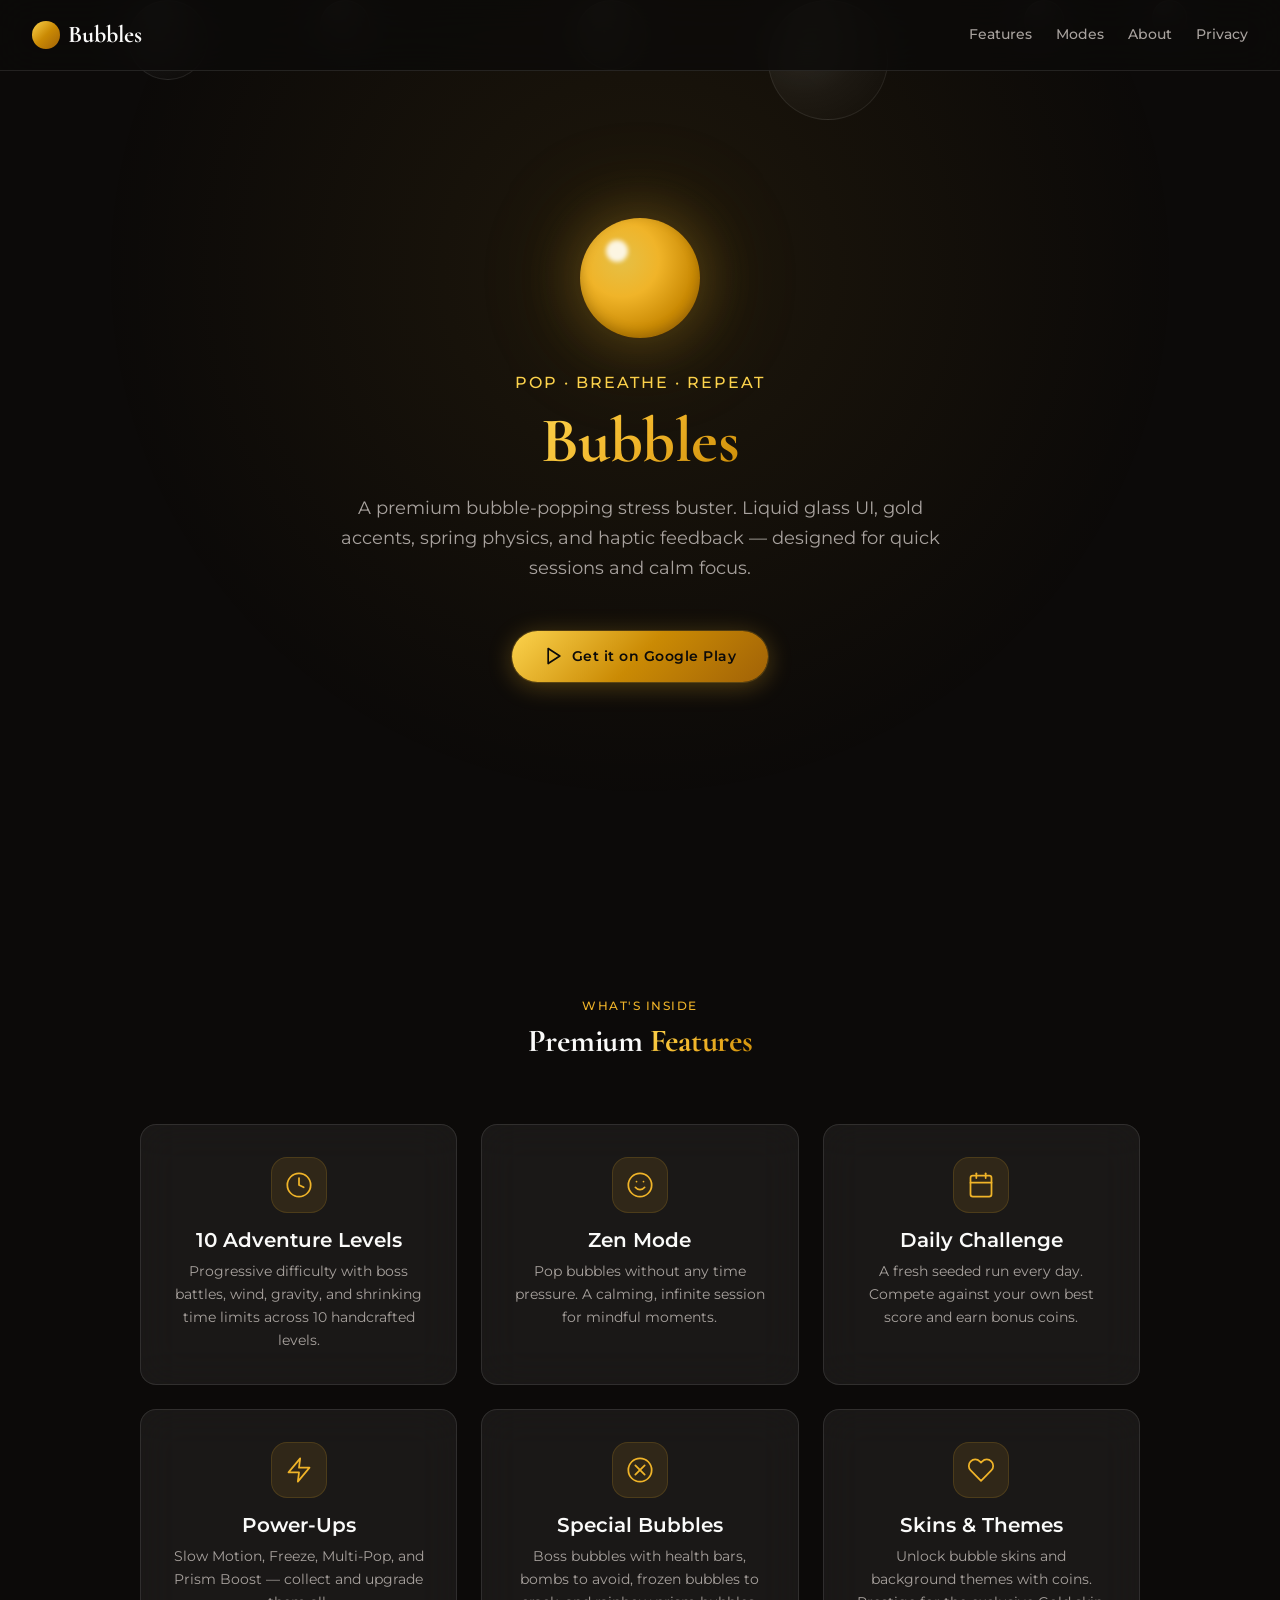
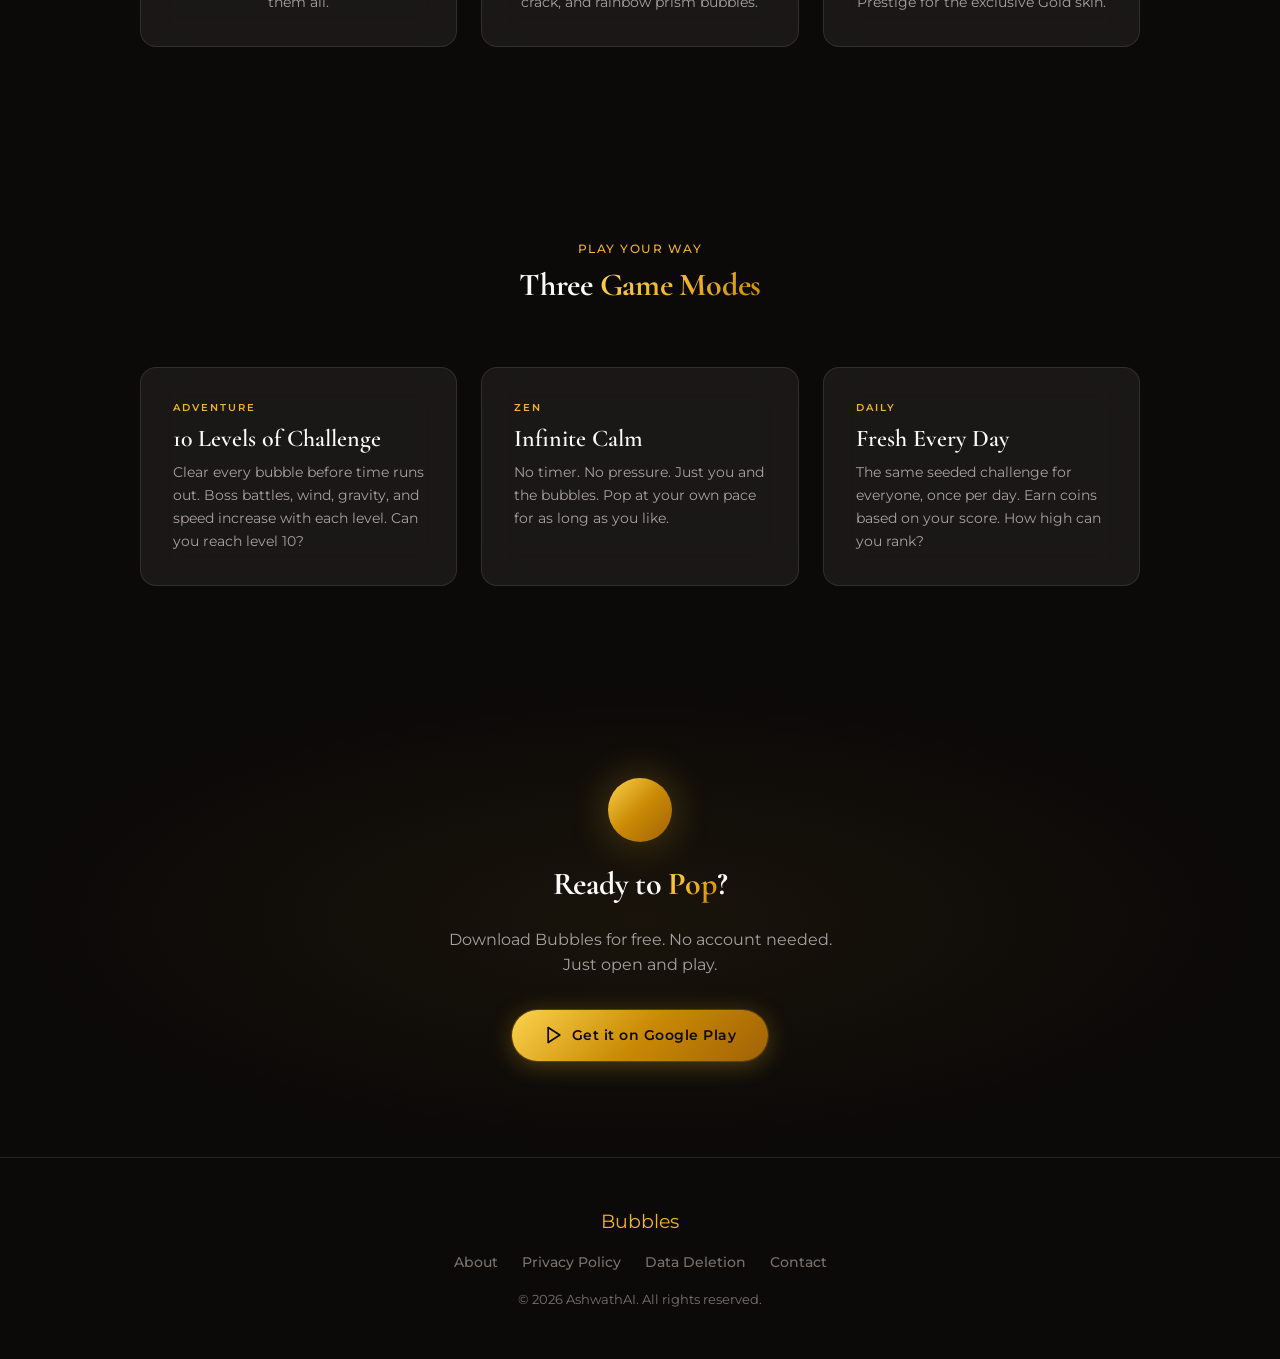
==== commit 83f259bf: "Make floating bubbles visible on all pages Move bubbles from hero section to body with position:fixe" ====
--- a/website/index.html
+++ b/website/index.html
@@ -26,16 +26,18 @@
     </nav>
   </header>
 
+  <!-- Floating Bubbles (full-page) -->
+  <div class="floating-bubbles">
+    <div class="floating-bubble"></div>
+    <div class="floating-bubble"></div>
+    <div class="floating-bubble"></div>
+    <div class="floating-bubble"></div>
+    <div class="floating-bubble"></div>
+    <div class="floating-bubble"></div>
+  </div>
+
   <!-- Hero -->
   <section class="hero">
-    <div class="floating-bubbles">
-      <div class="floating-bubble"></div>
-      <div class="floating-bubble"></div>
-      <div class="floating-bubble"></div>
-      <div class="floating-bubble"></div>
-      <div class="floating-bubble"></div>
-      <div class="floating-bubble"></div>
-    </div>
     <div class="hero-content">
       <div class="orb-large"></div>
       <p class="subtitle">Pop · Breathe · Repeat</p>
--- a/website/style.css
+++ b/website/style.css
@@ -309,7 +309,6 @@
   text-align: center;
   padding: var(--space-4xl) var(--space-xl);
   position: relative;
-  overflow: hidden;
 }
 
 .hero::before {
@@ -389,12 +388,13 @@
   line-height: 1.7;
 }
 
-/* Floating Bubbles (decorative) */
+/* Floating Bubbles (decorative — full-page, fixed) */
 .floating-bubbles {
-  position: absolute;
+  position: fixed;
   inset: 0;
   pointer-events: none;
   overflow: hidden;
+  z-index: 0;
 }
 
 .floating-bubble {
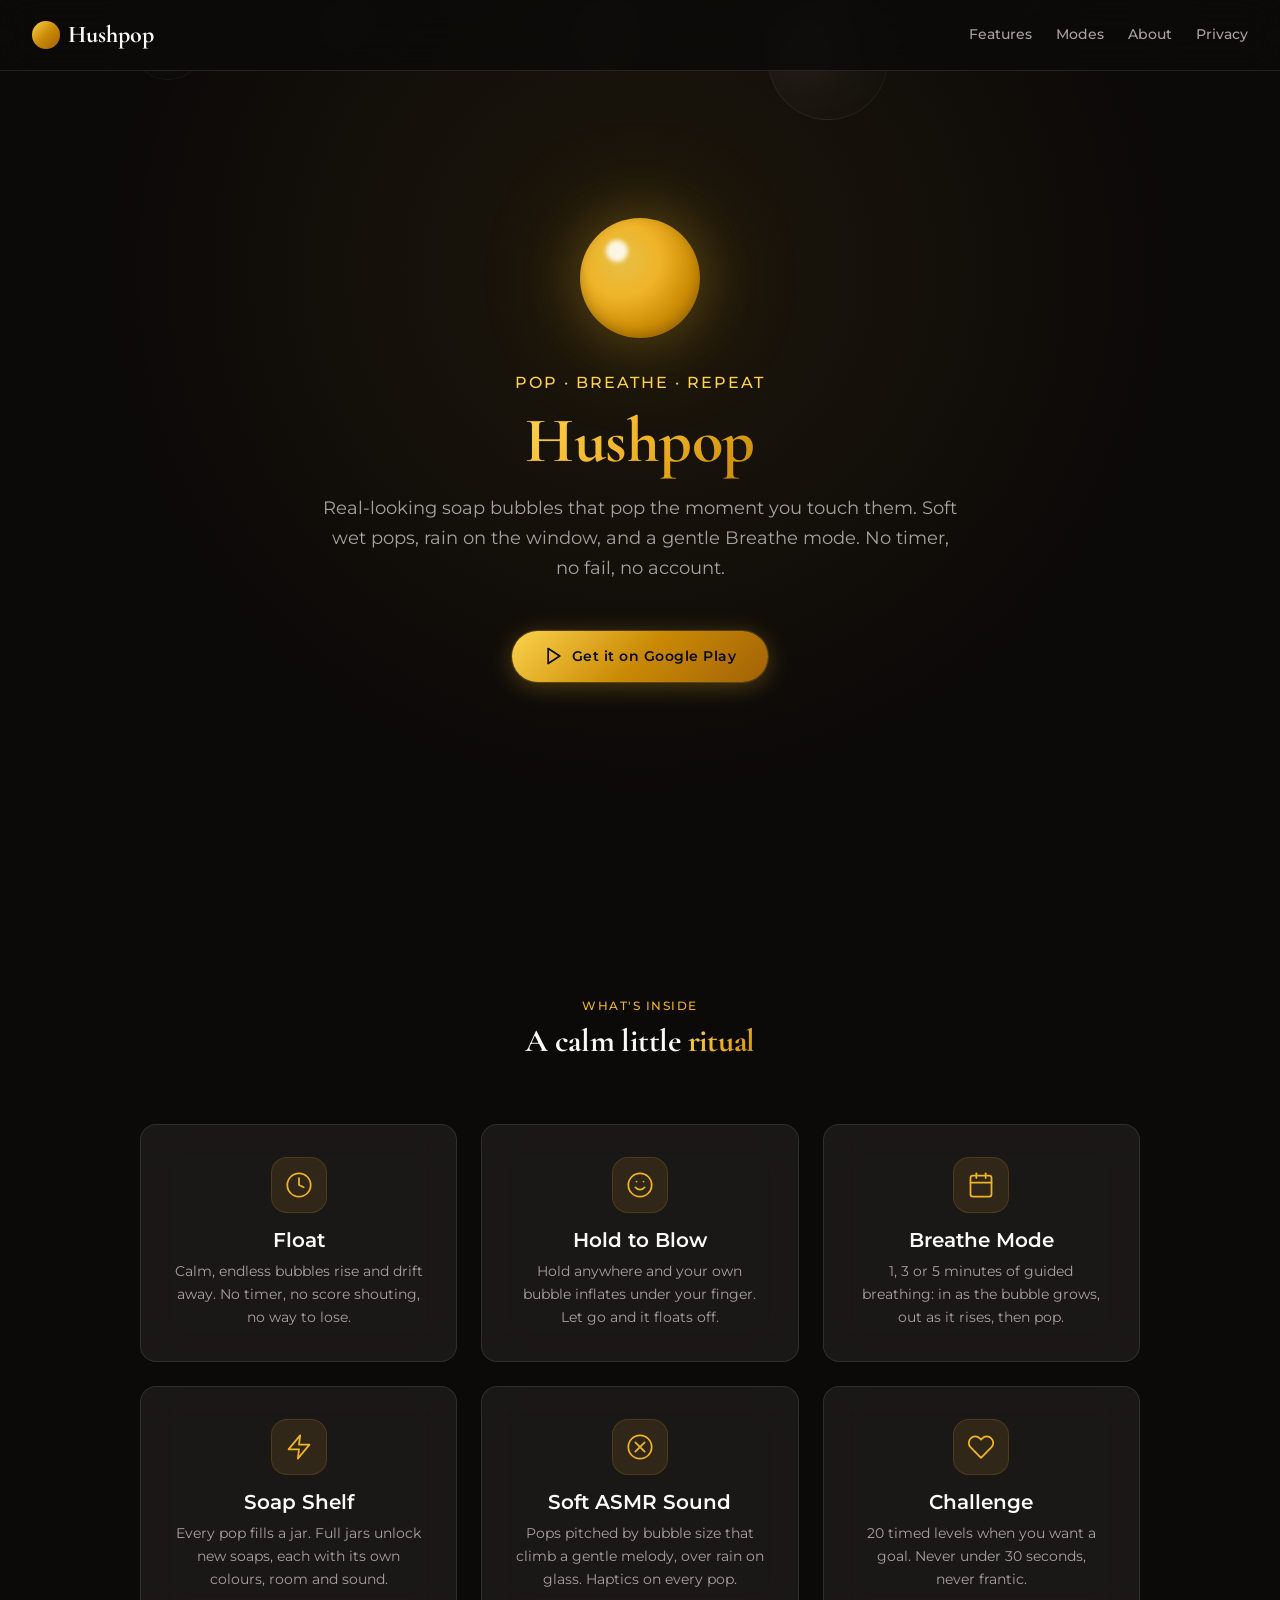
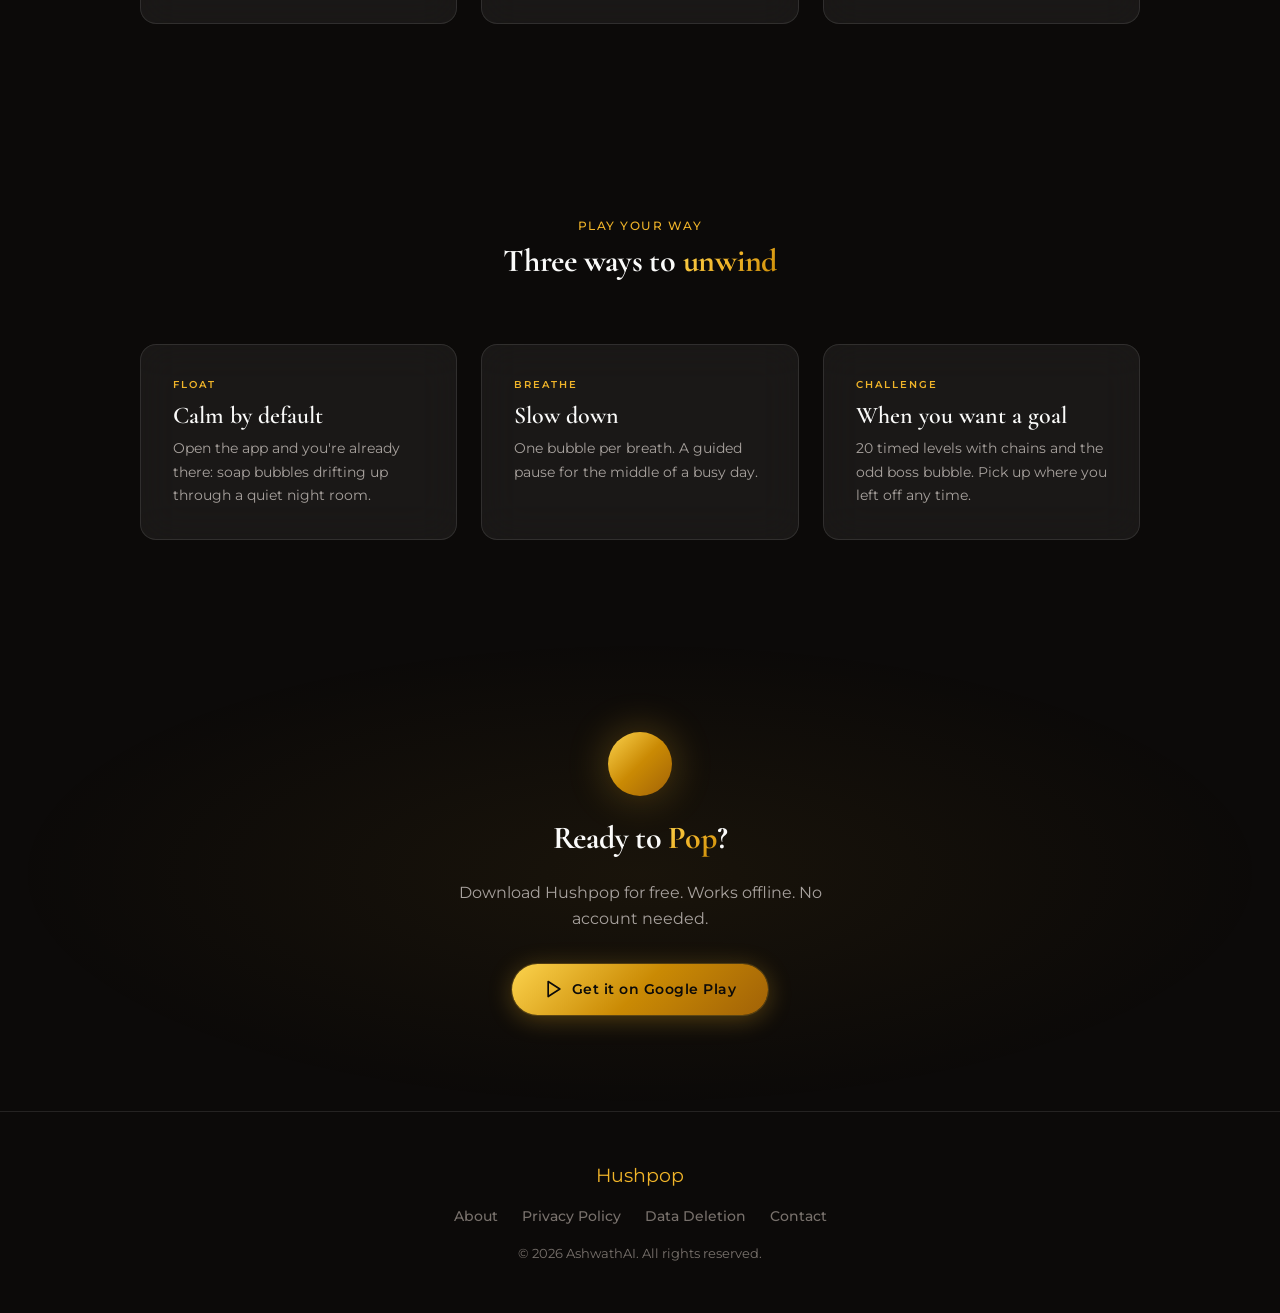
==== commit 292ca1e3: "feat(relaunch step 7): launch kit, QA pass fixes, website + privacy text - New Hushpop icon (adaptiv" ====
--- a/website/index.html
+++ b/website/index.html
@@ -3,8 +3,8 @@
 <head>
   <meta charset="UTF-8">
   <meta name="viewport" content="width=device-width, initial-scale=1.0">
-  <title>Bubbles — A Luxury Bubble Popping Game</title>
-  <meta name="description" content="Pop, breathe, repeat. A premium bubble-popping stress buster with glass UI, gold accents, and zen gameplay.">
+  <title>Hushpop — Bubble Pop &amp; Relax</title>
+  <meta name="description" content="Pop real-looking soap bubbles to relax. Soft ASMR pops, hold to blow your own bubble, a guided Breathe mode and a shelf of calming soaps. Offline, no account.">
   <link rel="preconnect" href="https://fonts.googleapis.com">
   <link rel="preconnect" href="https://fonts.gstatic.com" crossorigin>
   <link href="https://fonts.googleapis.com/css2?family=Cormorant+Garamond:wght@600;700&family=Montserrat:wght@400;500;600;700&display=swap" rel="stylesheet">
@@ -16,7 +16,7 @@
   <header class="site-header">
     <a href="index.html" class="logo">
       <span class="orb"></span>
-      <span>Bubbles</span>
+      <span>Hushpop</span>
     </a>
     <nav>
       <a href="#features">Features</a>
@@ -41,8 +41,8 @@
     <div class="hero-content">
       <div class="orb-large"></div>
       <p class="subtitle">Pop · Breathe · Repeat</p>
-      <h1><span class="gold-text">Bubbles</span></h1>
-      <p class="tagline">A premium bubble-popping stress buster. Liquid glass UI, gold accents, spring physics, and haptic feedback — designed for quick sessions and calm focus.</p>
+      <h1><span class="gold-text">Hushpop</span></h1>
+      <p class="tagline">Real-looking soap bubbles that pop the moment you touch them. Soft wet pops, rain on the window, and a gentle Breathe mode. No timer, no fail, no account.</p>
       <a href="https://play.google.com/store/apps/details?id=com.ashwathai.bubbles" class="btn btn-gold">
         <svg width="20" height="20" viewBox="0 0 24 24" fill="none" stroke="currentColor" stroke-width="2" stroke-linecap="round" stroke-linejoin="round"><polygon points="5 3 19 12 5 21 5 3"/></svg>
         Get it on Google Play
@@ -55,50 +55,50 @@
     <div class="section-inner">
       <div class="section-header reveal">
         <span class="label">What's Inside</span>
-        <h2>Premium <span class="gold-text">Features</span></h2>
+        <h2>A calm little <span class="gold-text">ritual</span></h2>
       </div>
       <div class="feature-grid">
         <div class="feature-card glass reveal reveal-delay-1">
           <div class="feature-icon">
             <svg viewBox="0 0 24 24"><circle cx="12" cy="12" r="10"/><polyline points="12 6 12 12 16 14"/></svg>
           </div>
-          <h3>10 Adventure Levels</h3>
-          <p>Progressive difficulty with boss battles, wind, gravity, and shrinking time limits across 10 handcrafted levels.</p>
+          <h3>Float</h3>
+          <p>Calm, endless bubbles rise and drift away. No timer, no score shouting, no way to lose.</p>
         </div>
         <div class="feature-card glass reveal reveal-delay-2">
           <div class="feature-icon">
             <svg viewBox="0 0 24 24"><path d="M12 2C6.48 2 2 6.48 2 12s4.48 10 10 10 10-4.48 10-10S17.52 2 12 2z"/><path d="M8 14s1.5 2 4 2 4-2 4-2"/><line x1="9" y1="9" x2="9.01" y2="9"/><line x1="15" y1="9" x2="15.01" y2="9"/></svg>
           </div>
-          <h3>Zen Mode</h3>
-          <p>Pop bubbles without any time pressure. A calming, infinite session for mindful moments.</p>
+          <h3>Hold to Blow</h3>
+          <p>Hold anywhere and your own bubble inflates under your finger. Let go and it floats off.</p>
         </div>
         <div class="feature-card glass reveal reveal-delay-3">
           <div class="feature-icon">
             <svg viewBox="0 0 24 24"><rect x="3" y="4" width="18" height="18" rx="2" ry="2"/><line x1="16" y1="2" x2="16" y2="6"/><line x1="8" y1="2" x2="8" y2="6"/><line x1="3" y1="10" x2="21" y2="10"/></svg>
           </div>
-          <h3>Daily Challenge</h3>
-          <p>A fresh seeded run every day. Compete against your own best score and earn bonus coins.</p>
+          <h3>Breathe Mode</h3>
+          <p>1, 3 or 5 minutes of guided breathing: in as the bubble grows, out as it rises, then pop.</p>
         </div>
         <div class="feature-card glass reveal reveal-delay-1">
           <div class="feature-icon">
             <svg viewBox="0 0 24 24"><polygon points="13 2 3 14 12 14 11 22 21 10 12 10 13 2"/></svg>
           </div>
-          <h3>Power-Ups</h3>
-          <p>Slow Motion, Freeze, Multi-Pop, and Prism Boost — collect and upgrade them all.</p>
+          <h3>Soap Shelf</h3>
+          <p>Every pop fills a jar. Full jars unlock new soaps, each with its own colours, room and sound.</p>
         </div>
         <div class="feature-card glass reveal reveal-delay-2">
           <div class="feature-icon">
             <svg viewBox="0 0 24 24"><circle cx="12" cy="12" r="10"/><path d="M16 8l-8 8"/><path d="M8 8l8 8"/></svg>
           </div>
-          <h3>Special Bubbles</h3>
-          <p>Boss bubbles with health bars, bombs to avoid, frozen bubbles to crack, and rainbow prism bubbles.</p>
+          <h3>Soft ASMR Sound</h3>
+          <p>Pops pitched by bubble size that climb a gentle melody, over rain on glass. Haptics on every pop.</p>
         </div>
         <div class="feature-card glass reveal reveal-delay-3">
           <div class="feature-icon">
             <svg viewBox="0 0 24 24"><path d="M20.84 4.61a5.5 5.5 0 0 0-7.78 0L12 5.67l-1.06-1.06a5.5 5.5 0 0 0-7.78 7.78l1.06 1.06L12 21.23l7.78-7.78 1.06-1.06a5.5 5.5 0 0 0 0-7.78z"/></svg>
           </div>
-          <h3>Skins & Themes</h3>
-          <p>Unlock bubble skins and background themes with coins. Prestige for the exclusive Gold skin.</p>
+          <h3>Challenge</h3>
+          <p>20 timed levels when you want a goal. Never under 30 seconds, never frantic.</p>
         </div>
       </div>
     </div>
@@ -109,23 +109,23 @@
     <div class="section-inner">
       <div class="section-header reveal">
         <span class="label">Play Your Way</span>
-        <h2>Three <span class="gold-text">Game Modes</span></h2>
+        <h2>Three ways to <span class="gold-text">unwind</span></h2>
       </div>
       <div class="modes-grid">
         <div class="mode-card glass reveal reveal-delay-1">
-          <div class="mode-label">Adventure</div>
-          <h3>10 Levels of Challenge</h3>
-          <p>Clear every bubble before time runs out. Boss battles, wind, gravity, and speed increase with each level. Can you reach level 10?</p>
+          <div class="mode-label">Float</div>
+          <h3>Calm by default</h3>
+          <p>Open the app and you're already there: soap bubbles drifting up through a quiet night room.</p>
         </div>
         <div class="mode-card glass reveal reveal-delay-2">
-          <div class="mode-label">Zen</div>
-          <h3>Infinite Calm</h3>
-          <p>No timer. No pressure. Just you and the bubbles. Pop at your own pace for as long as you like.</p>
+          <div class="mode-label">Breathe</div>
+          <h3>Slow down</h3>
+          <p>One bubble per breath. A guided pause for the middle of a busy day.</p>
         </div>
         <div class="mode-card glass reveal reveal-delay-3">
-          <div class="mode-label">Daily</div>
-          <h3>Fresh Every Day</h3>
-          <p>The same seeded challenge for everyone, once per day. Earn coins based on your score. How high can you rank?</p>
+          <div class="mode-label">Challenge</div>
+          <h3>When you want a goal</h3>
+          <p>20 timed levels with chains and the odd boss bubble. Pick up where you left off any time.</p>
         </div>
       </div>
     </div>
@@ -136,7 +136,7 @@
     <div class="section-inner reveal">
       <div class="orb-small"></div>
       <h2>Ready to <span class="gold-text">Pop</span>?</h2>
-      <p style="margin: 0 auto var(--space-xl); max-width: 420px;">Download Bubbles for free. No account needed. Just open and play.</p>
+      <p style="margin: 0 auto var(--space-xl); max-width: 420px;">Download Hushpop for free. Works offline. No account needed.</p>
       <a href="https://play.google.com/store/apps/details?id=com.ashwathai.bubbles" class="btn btn-gold">
         <svg width="20" height="20" viewBox="0 0 24 24" fill="none" stroke="currentColor" stroke-width="2" stroke-linecap="round" stroke-linejoin="round"><polygon points="5 3 19 12 5 21 5 3"/></svg>
         Get it on Google Play
@@ -149,7 +149,7 @@
     <div class="footer-inner">
       <a href="index.html" class="logo" style="font-size: 1.2rem;">
         <span class="orb" style="width: 20px; height: 20px;"></span>
-        <span>Bubbles</span>
+        <span>Hushpop</span>
       </a>
       <div class="footer-links">
         <a href="about.html">About</a>
--- a/website/style.css
+++ b/website/style.css
@@ -395,6 +395,8 @@
   pointer-events: none;
   overflow: hidden;
   z-index: 0;
+  -webkit-mask-image: radial-gradient(ellipse 80% 70% at 50% 50%, black 40%, transparent 100%);
+  mask-image: radial-gradient(ellipse 80% 70% at 50% 50%, black 40%, transparent 100%);
 }
 
 .floating-bubble {
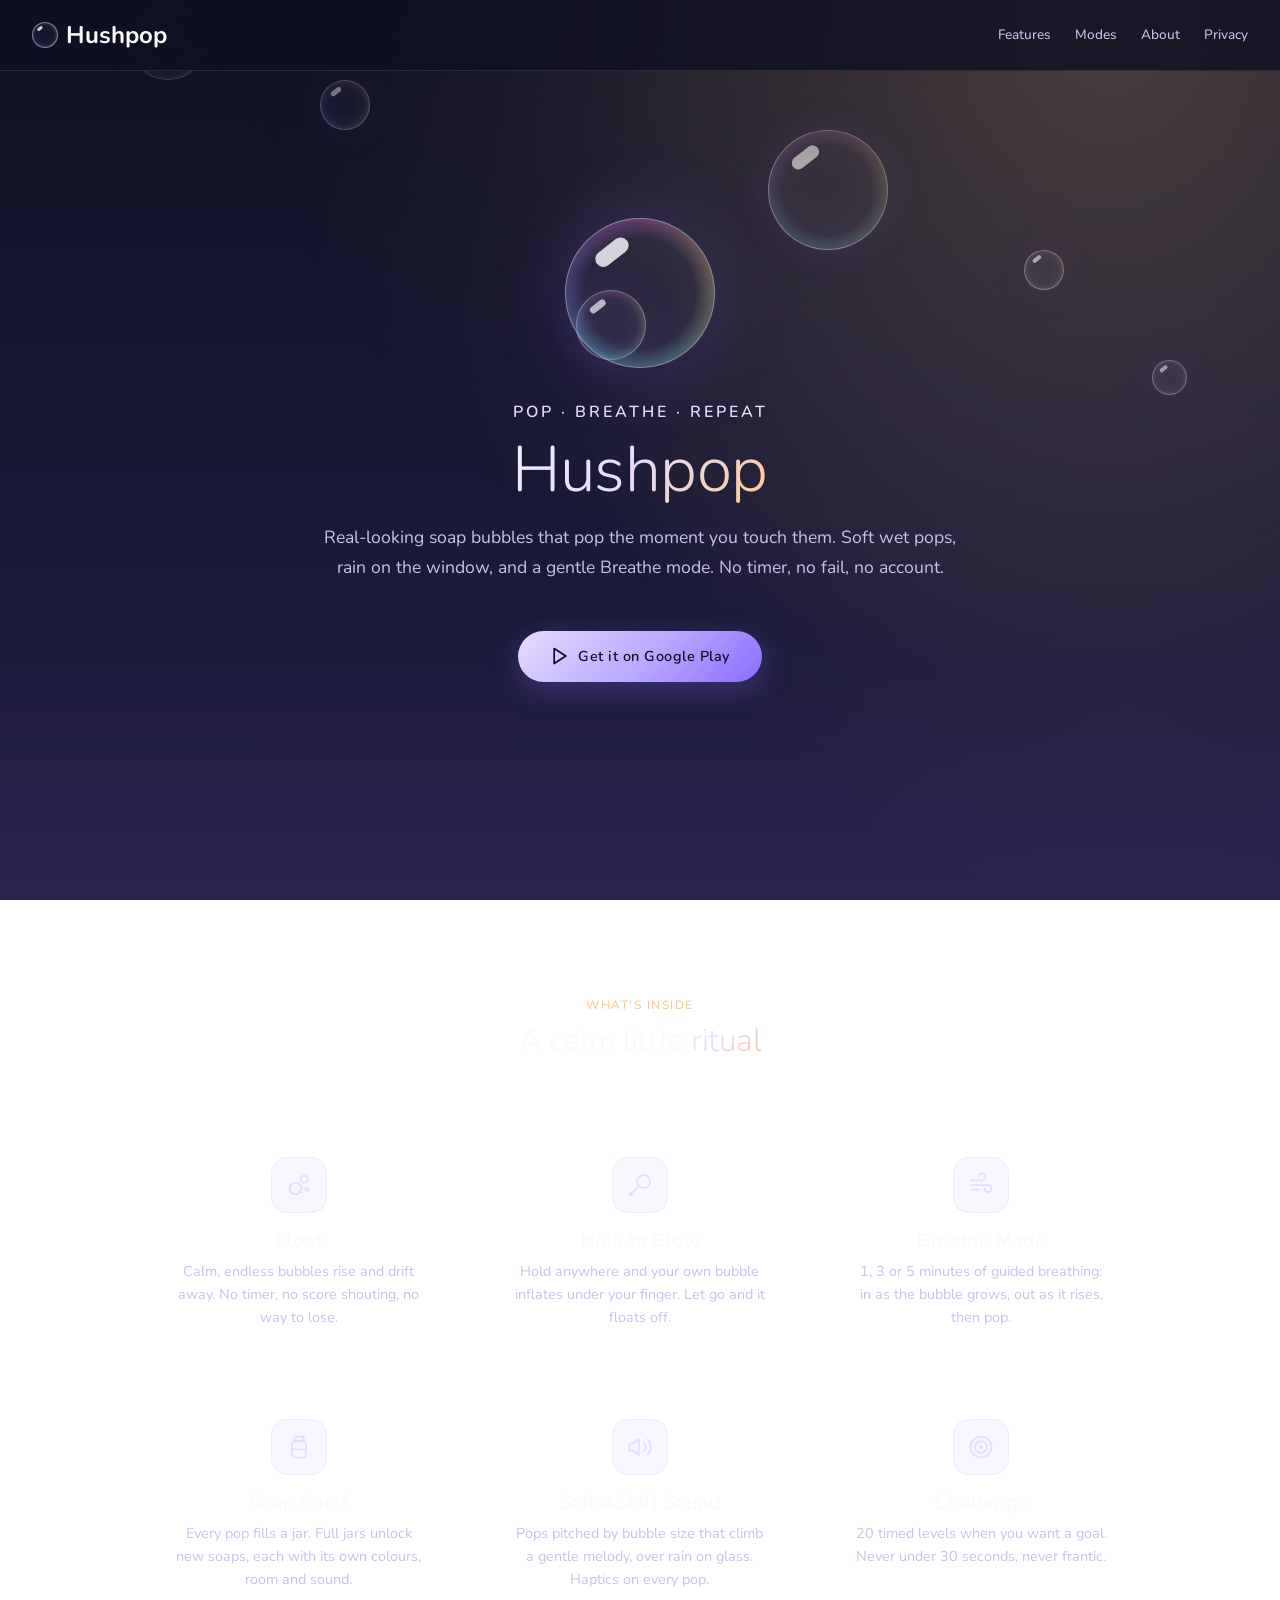
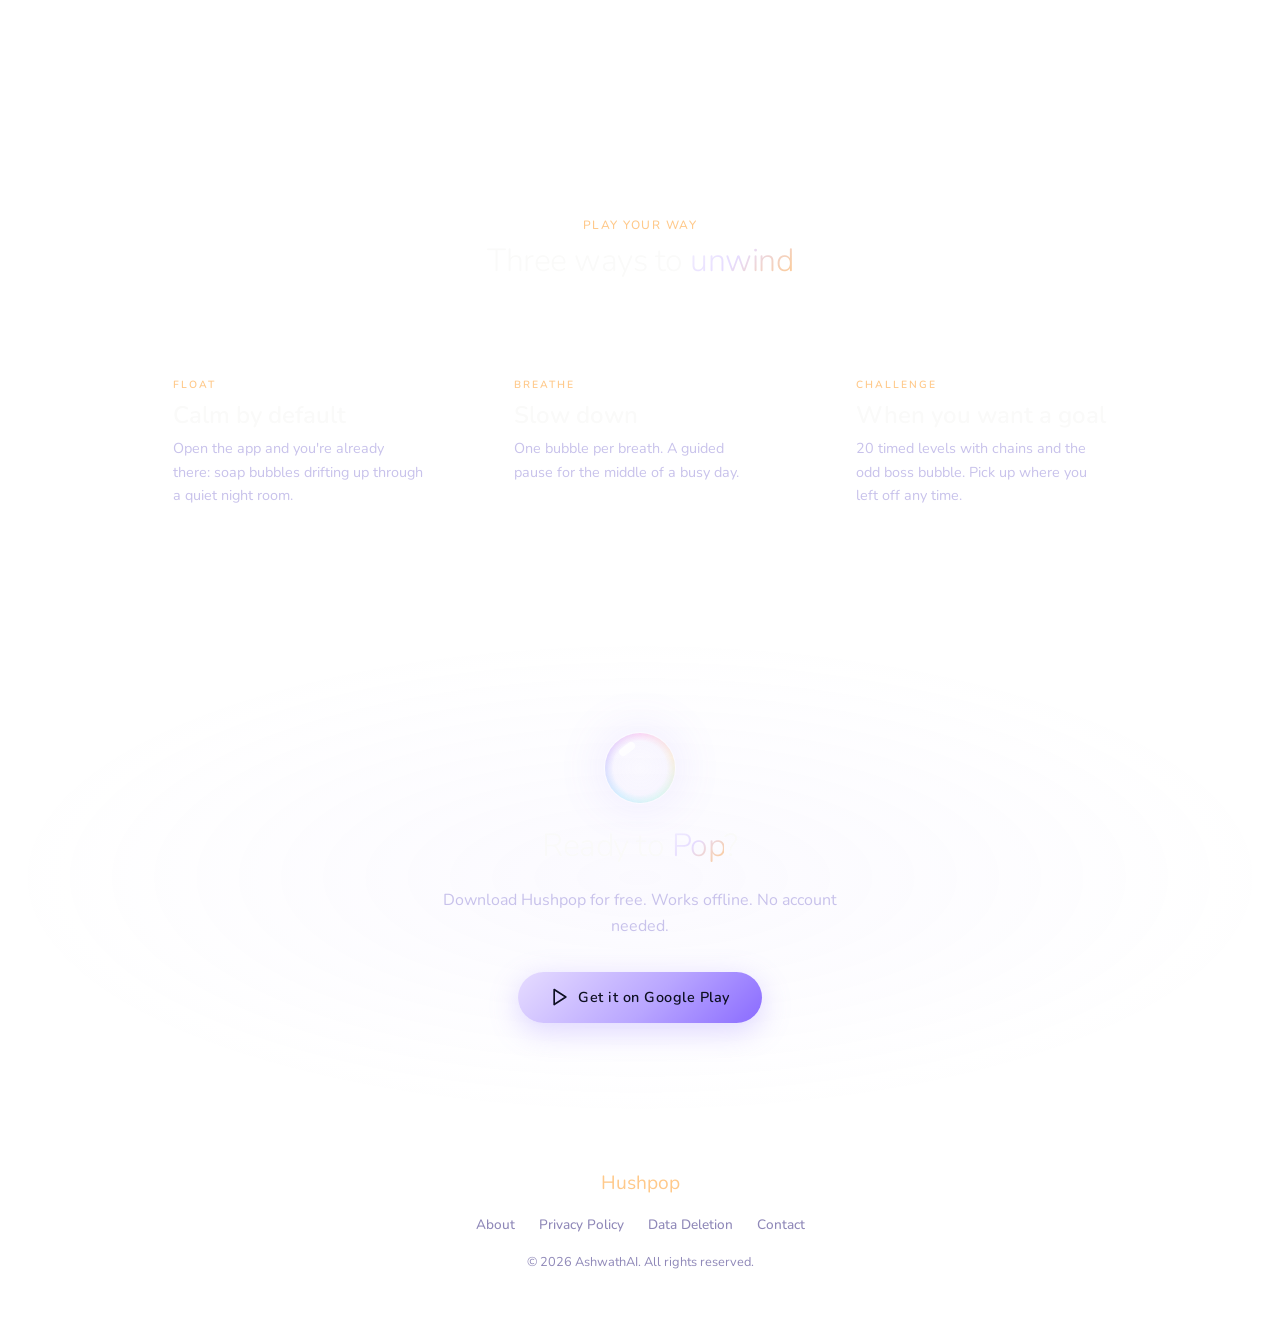
==== commit dd76097f: "website: Hushpop soap night-room restyle (Nunito, iridescent CSS bubbles, lilac/lamp palette, new ic" ====
--- a/website/index.html
+++ b/website/index.html
@@ -7,7 +7,9 @@
   <meta name="description" content="Pop real-looking soap bubbles to relax. Soft ASMR pops, hold to blow your own bubble, a guided Breathe mode and a shelf of calming soaps. Offline, no account.">
   <link rel="preconnect" href="https://fonts.googleapis.com">
   <link rel="preconnect" href="https://fonts.gstatic.com" crossorigin>
-  <link href="https://fonts.googleapis.com/css2?family=Cormorant+Garamond:wght@600;700&family=Montserrat:wght@400;500;600;700&display=swap" rel="stylesheet">
+  <link href="https://fonts.googleapis.com/css2?family=Nunito:wght@300;400;600;700&display=swap" rel="stylesheet">
+  <link rel="icon" type="image/png" href="icon.png">
+  <meta name="theme-color" content="#0E1022">
   <link rel="stylesheet" href="style.css">
 </head>
 <body>
@@ -60,42 +62,42 @@
       <div class="feature-grid">
         <div class="feature-card glass reveal reveal-delay-1">
           <div class="feature-icon">
-            <svg viewBox="0 0 24 24"><circle cx="12" cy="12" r="10"/><polyline points="12 6 12 12 16 14"/></svg>
+            <svg viewBox="0 0 24 24"><circle cx="9" cy="15" r="5"/><circle cx="16.5" cy="7" r="3"/><circle cx="19" cy="15.5" r="1.5"/></svg>
           </div>
           <h3>Float</h3>
           <p>Calm, endless bubbles rise and drift away. No timer, no score shouting, no way to lose.</p>
         </div>
         <div class="feature-card glass reveal reveal-delay-2">
           <div class="feature-icon">
-            <svg viewBox="0 0 24 24"><path d="M12 2C6.48 2 2 6.48 2 12s4.48 10 10 10 10-4.48 10-10S17.52 2 12 2z"/><path d="M8 14s1.5 2 4 2 4-2 4-2"/><line x1="9" y1="9" x2="9.01" y2="9"/><line x1="15" y1="9" x2="15.01" y2="9"/></svg>
+            <svg viewBox="0 0 24 24"><circle cx="15" cy="9" r="5.5"/><path d="M4 20l6.8-6.8"/><circle cx="4" cy="20" r="1"/></svg>
           </div>
           <h3>Hold to Blow</h3>
           <p>Hold anywhere and your own bubble inflates under your finger. Let go and it floats off.</p>
         </div>
         <div class="feature-card glass reveal reveal-delay-3">
           <div class="feature-icon">
-            <svg viewBox="0 0 24 24"><rect x="3" y="4" width="18" height="18" rx="2" ry="2"/><line x1="16" y1="2" x2="16" y2="6"/><line x1="8" y1="2" x2="8" y2="6"/><line x1="3" y1="10" x2="21" y2="10"/></svg>
+            <svg viewBox="0 0 24 24"><path d="M3 8h10a3 3 0 1 0-3-3"/><path d="M3 12h15a3 3 0 1 1-3 3"/><path d="M3 16h7"/></svg>
           </div>
           <h3>Breathe Mode</h3>
           <p>1, 3 or 5 minutes of guided breathing: in as the bubble grows, out as it rises, then pop.</p>
         </div>
         <div class="feature-card glass reveal reveal-delay-1">
           <div class="feature-icon">
-            <svg viewBox="0 0 24 24"><polygon points="13 2 3 14 12 14 11 22 21 10 12 10 13 2"/></svg>
+            <svg viewBox="0 0 24 24"><rect x="6" y="7" width="12" height="14" rx="3"/><path d="M8 3h8v4H8z"/><path d="M6 14h12"/></svg>
           </div>
           <h3>Soap Shelf</h3>
           <p>Every pop fills a jar. Full jars unlock new soaps, each with its own colours, room and sound.</p>
         </div>
         <div class="feature-card glass reveal reveal-delay-2">
           <div class="feature-icon">
-            <svg viewBox="0 0 24 24"><circle cx="12" cy="12" r="10"/><path d="M16 8l-8 8"/><path d="M8 8l8 8"/></svg>
+            <svg viewBox="0 0 24 24"><path d="M11 5L6 9H3v6h3l5 4z"/><path d="M15.5 8.5a5 5 0 0 1 0 7"/><path d="M18.5 5.5a9 9 0 0 1 0 13"/></svg>
           </div>
           <h3>Soft ASMR Sound</h3>
           <p>Pops pitched by bubble size that climb a gentle melody, over rain on glass. Haptics on every pop.</p>
         </div>
         <div class="feature-card glass reveal reveal-delay-3">
           <div class="feature-icon">
-            <svg viewBox="0 0 24 24"><path d="M20.84 4.61a5.5 5.5 0 0 0-7.78 0L12 5.67l-1.06-1.06a5.5 5.5 0 0 0-7.78 7.78l1.06 1.06L12 21.23l7.78-7.78 1.06-1.06a5.5 5.5 0 0 0 0-7.78z"/></svg>
+            <svg viewBox="0 0 24 24"><circle cx="12" cy="12" r="9"/><circle cx="12" cy="12" r="5"/><circle cx="12" cy="12" r="1"/></svg>
           </div>
           <h3>Challenge</h3>
           <p>20 timed levels when you want a goal. Never under 30 seconds, never frantic.</p>
--- a/website/style.css
+++ b/website/style.css
@@ -1,22 +1,24 @@
 /* ═══════════════════════════════════════════════════════
-   Bubbles — "Midnight Glass" Design System
-   Matches the app's luxury aesthetic exactly.
+   Hushpop — "Soap" night-room design system
+   Matches the app (ui/theme/soap/SoapTokens.kt): night violet,
+   one warm lamp, iridescent soap film. Token names kept from the
+   old theme so every page restyles from here.
    ═══════════════════════════════════════════════════════ */
 
 /* ── Design Tokens ── */
 :root {
   /* Ink (Dark) */
-  --ink-950: #0C0A09;
-  --ink-900: #1C1917;
-  --ink-800: #292524;
-  --ink-700: #44403C;
-  --ink-600: #57534E;
+  --ink-950: #0E1022;
+  --ink-900: #1C1B3A;
+  --ink-800: #2A2350;
+  --ink-700: #3A3266;
+  --ink-600: #4B437D;
 
   /* Gold */
-  --gold-600: #A16207;
-  --gold-500: #CA8A04;
-  --gold-400: #F0B429;
-  --gold-300: #FCD34D;
+  --gold-600: #8A6BFF;  /* lilac deep */
+  --gold-500: #B9A6FF;  /* lilac */
+  --gold-400: #FFC98A;  /* warm lamp */
+  --gold-300: #E6DCFF;  /* soft lilac */
 
   /* Paper (Light) */
   --paper-50: #FAFAF9;
@@ -32,18 +34,18 @@
 
   /* Text */
   --text-primary: #FAFAF9;
-  --text-secondary: #A8A29E;
-  --text-muted: #78716C;
+  --text-secondary: #C8C2EB;
+  --text-muted: #8F88B8;
 
   /* Semantic */
-  --destructive: #DC2626;
+  --destructive: #FF8F8F;
   --success: #16A34A;
 
   /* Gradients */
   --gold-gradient: linear-gradient(135deg, var(--gold-300), var(--gold-500), var(--gold-600));
-  --gold-gradient-text: linear-gradient(135deg, var(--gold-300), var(--gold-400), var(--gold-500));
-  --bg-gradient: linear-gradient(180deg, var(--ink-950) 0%, var(--ink-900) 50%, var(--ink-950) 100%);
-  --hero-gradient: radial-gradient(ellipse at 50% 30%, rgba(240, 180, 41, 0.08) 0%, transparent 60%);
+  --gold-gradient-text: linear-gradient(135deg, #F4F1FF 0%, var(--gold-300) 45%, var(--gold-400) 100%);
+  --bg-gradient: linear-gradient(180deg, var(--ink-950) 0%, var(--ink-900) 100%);
+  --hero-gradient: radial-gradient(ellipse at 85% 0%, rgba(255, 201, 138, 0.14) 0%, transparent 55%);
 
   /* Spacing */
   --space-xs: 4px;
@@ -63,8 +65,8 @@
   --radius-pill: 999px;
 
   /* Typography */
-  --font-display: 'Cormorant Garamond', 'Georgia', serif;
-  --font-body: 'Montserrat', -apple-system, BlinkMacSystemFont, 'Segoe UI', sans-serif;
+  --font-display: 'Nunito', -apple-system, BlinkMacSystemFont, 'Segoe UI', sans-serif;
+  --font-body: 'Nunito', -apple-system, BlinkMacSystemFont, 'Segoe UI', sans-serif;
 
   /* Transitions */
   --ease-out: cubic-bezier(0.16, 1, 0.3, 1);
@@ -220,12 +222,12 @@
 .btn-gold {
   background: var(--gold-gradient);
   color: var(--ink-950);
-  box-shadow: 0 4px 24px rgba(240, 180, 41, 0.3), 0 0 0 1px rgba(240, 180, 41, 0.2);
+  box-shadow: 0 4px 24px rgba(185, 166, 255, 0.3), 0 0 0 1px rgba(185, 166, 255, 0.2);
 }
 
 .btn-gold:hover {
   transform: translateY(-2px) scale(1.02);
-  box-shadow: 0 8px 32px rgba(240, 180, 41, 0.4), 0 0 0 1px rgba(240, 180, 41, 0.3);
+  box-shadow: 0 8px 32px rgba(185, 166, 255, 0.4), 0 0 0 1px rgba(185, 166, 255, 0.3);
 }
 
 .btn-gold:active {
@@ -256,7 +258,7 @@
   display: flex;
   align-items: center;
   justify-content: space-between;
-  background: rgba(12, 10, 9, 0.8);
+  background: rgba(14, 16, 34, 0.8);
   backdrop-filter: blur(20px);
   -webkit-backdrop-filter: blur(20px);
   border-bottom: 1px solid var(--glass-border);
@@ -338,8 +340,8 @@
     var(--gold-600)
   );
   box-shadow:
-    0 0 60px rgba(240, 180, 41, 0.3),
-    0 0 120px rgba(240, 180, 41, 0.15),
+    0 0 60px rgba(185, 166, 255, 0.3),
+    0 0 120px rgba(185, 166, 255, 0.15),
     inset 0 -4px 12px rgba(0, 0, 0, 0.2);
   animation: breathe 3s ease-in-out infinite;
   position: relative;
@@ -360,11 +362,11 @@
 @keyframes breathe {
   0%, 100% {
     transform: scale(0.94);
-    box-shadow: 0 0 40px rgba(240, 180, 41, 0.25), 0 0 80px rgba(240, 180, 41, 0.1);
+    box-shadow: 0 0 40px rgba(185, 166, 255, 0.25), 0 0 80px rgba(185, 166, 255, 0.1);
   }
   50% {
     transform: scale(1.06);
-    box-shadow: 0 0 80px rgba(240, 180, 41, 0.4), 0 0 160px rgba(240, 180, 41, 0.2);
+    box-shadow: 0 0 80px rgba(185, 166, 255, 0.4), 0 0 160px rgba(185, 166, 255, 0.2);
   }
 }
 
@@ -471,8 +473,8 @@
 
 .feature-card:hover {
   transform: translateY(-4px);
-  border-color: rgba(240, 180, 41, 0.2);
-  box-shadow: 0 8px 40px rgba(0, 0, 0, 0.3), 0 0 0 1px rgba(240, 180, 41, 0.1);
+  border-color: rgba(185, 166, 255, 0.2);
+  box-shadow: 0 8px 40px rgba(0, 0, 0, 0.3), 0 0 0 1px rgba(185, 166, 255, 0.1);
 }
 
 .feature-icon {
@@ -480,8 +482,8 @@
   height: 56px;
   margin: 0 auto var(--space-md);
   border-radius: var(--radius-md);
-  background: rgba(240, 180, 41, 0.1);
-  border: 1px solid rgba(240, 180, 41, 0.15);
+  background: rgba(185, 166, 255, 0.1);
+  border: 1px solid rgba(185, 166, 255, 0.15);
   display: flex;
   align-items: center;
   justify-content: center;
@@ -490,7 +492,7 @@
 }
 
 .feature-card:hover .feature-icon {
-  background: rgba(240, 180, 41, 0.15);
+  background: rgba(185, 166, 255, 0.15);
   transform: scale(1.1);
 }
 
@@ -579,7 +581,7 @@
   content: '';
   position: absolute;
   inset: 0;
-  background: radial-gradient(ellipse at center, rgba(240, 180, 41, 0.06) 0%, transparent 70%);
+  background: radial-gradient(ellipse at center, rgba(185, 166, 255, 0.06) 0%, transparent 70%);
   pointer-events: none;
 }
 
@@ -590,7 +592,7 @@
   border-radius: 50%;
   background: var(--gold-gradient);
   animation: breathe 3s ease-in-out infinite;
-  box-shadow: 0 0 40px rgba(240, 180, 41, 0.3);
+  box-shadow: 0 0 40px rgba(185, 166, 255, 0.3);
 }
 
 /* ── Footer ── */
@@ -766,7 +768,7 @@
   padding: var(--space-md) var(--space-lg);
   border-radius: var(--radius-sm);
   border-left: 3px solid var(--gold-400);
-  background: rgba(240, 180, 41, 0.06);
+  background: rgba(185, 166, 255, 0.06);
   margin: var(--space-lg) 0;
 }
 
@@ -849,3 +851,95 @@
     display: none;
   }
 }
+
+
+/* ═══════════════════════════════════════════════════════
+   Hushpop soap layer (overrides the legacy orb/gold look)
+   ═══════════════════════════════════════════════════════ */
+:root {
+  --soap-film: conic-gradient(from 0deg, #FF5FD2, #FFD36B, #7CF5C4, #4FD8FF, #8A6BFF, #FF5FD2);
+  --lamp: #FFC98A;
+}
+
+body {
+  background:
+    radial-gradient(ellipse 70% 45% at 88% 0%, rgba(255, 201, 138, 0.12), transparent 70%),
+    linear-gradient(180deg, var(--ink-950) 0%, var(--ink-900) 70%, var(--ink-800) 100%) fixed;
+}
+
+h1, h2 { font-weight: 300; letter-spacing: -0.5px; }
+h3 { font-weight: 600; }
+
+/* One reusable soap bubble: clear body, swirling film at the rim, window highlight */
+.orb-large, .cta-section .orb-small, .site-header .logo .orb, .floating-bubble {
+  position: relative;
+  border-radius: 50%;
+  background: radial-gradient(circle at 50% 50%,
+    rgba(185, 166, 255, 0.04) 0%, rgba(185, 166, 255, 0.08) 68%, rgba(185, 166, 255, 0.22) 100%);
+  border: 1px solid rgba(255, 255, 255, 0.45);
+  box-shadow: inset 0 0 22px rgba(255, 255, 255, 0.07), 0 0 50px rgba(138, 107, 255, 0.14);
+  overflow: hidden;
+}
+.orb-large::before, .cta-section .orb-small::before, .site-header .logo .orb::before, .floating-bubble::before {
+  content: '';
+  position: absolute;
+  inset: -1px;
+  border-radius: 50%;
+  background: var(--soap-film);
+  -webkit-mask-image: radial-gradient(circle, transparent 52%, rgba(0,0,0,0.55) 82%, #000 100%);
+  mask-image: radial-gradient(circle, transparent 52%, rgba(0,0,0,0.55) 82%, #000 100%);
+  opacity: 0.75;
+  animation: soap-swirl 14s linear infinite;
+}
+.orb-large::after, .cta-section .orb-small::after, .site-header .logo .orb::after, .floating-bubble::after {
+  content: '';
+  position: absolute;
+  top: 17%;
+  left: 18%;
+  width: 26%;
+  height: 11%;
+  border-radius: 999px;
+  background: rgba(255, 255, 255, 0.8);
+  filter: none;
+  transform: rotate(-38deg);
+}
+
+.orb-large { width: 150px; height: 150px; animation: soap-wobble 5s ease-in-out infinite; box-shadow: inset 0 0 30px rgba(255,255,255,0.08), 0 0 80px rgba(138,107,255,0.22); }
+.cta-section .orb-small { width: 72px; height: 72px; animation: soap-wobble 5s ease-in-out infinite; }
+.site-header .logo .orb { width: 26px; height: 26px; animation: none; box-shadow: none; }
+.site-header .logo .orb::after { height: 14%; }
+
+.floating-bubble { opacity: 0.85; }
+.floating-bubble::before { opacity: 0.55; }
+
+@keyframes soap-swirl { to { transform: rotate(360deg); } }
+@keyframes soap-wobble {
+  0%, 100% { transform: scale(1, 1); }
+  33% { transform: scale(1.03, 0.98); }
+  66% { transform: scale(0.98, 1.03); }
+}
+@keyframes breathe {
+  0%, 100% { transform: scale(0.97); }
+  50% { transform: scale(1.03); }
+}
+
+/* Calm pills instead of gold slabs */
+.btn { border-radius: 999px; }
+.btn-gold {
+  background: linear-gradient(135deg, #E6DCFF 0%, #B9A6FF 55%, #8A6BFF 100%);
+  color: var(--ink-950);
+  box-shadow: 0 8px 30px rgba(138, 107, 255, 0.28);
+}
+.btn-gold:hover { box-shadow: 0 10px 40px rgba(138, 107, 255, 0.4); }
+
+.hero .subtitle { color: var(--gold-300); letter-spacing: 3px; font-weight: 600; }
+.label, .mode-label { color: var(--lamp); }
+.feature-icon svg { stroke: var(--gold-300); }
+.mode-card::before { background: linear-gradient(90deg, #FF5FD2, #FFD36B, #7CF5C4, #4FD8FF, #8A6BFF); }
+.step-list li::before { background: linear-gradient(135deg, #E6DCFF, #8A6BFF); color: var(--ink-950); }
+.callout { border-left-color: var(--gold-500); }
+
+@media (prefers-reduced-motion: reduce) {
+  .orb-large, .cta-section .orb-small, .orb-large::before, .cta-section .orb-small::before,
+  .floating-bubble::before, .site-header .logo .orb::before { animation: none !important; }
+}
